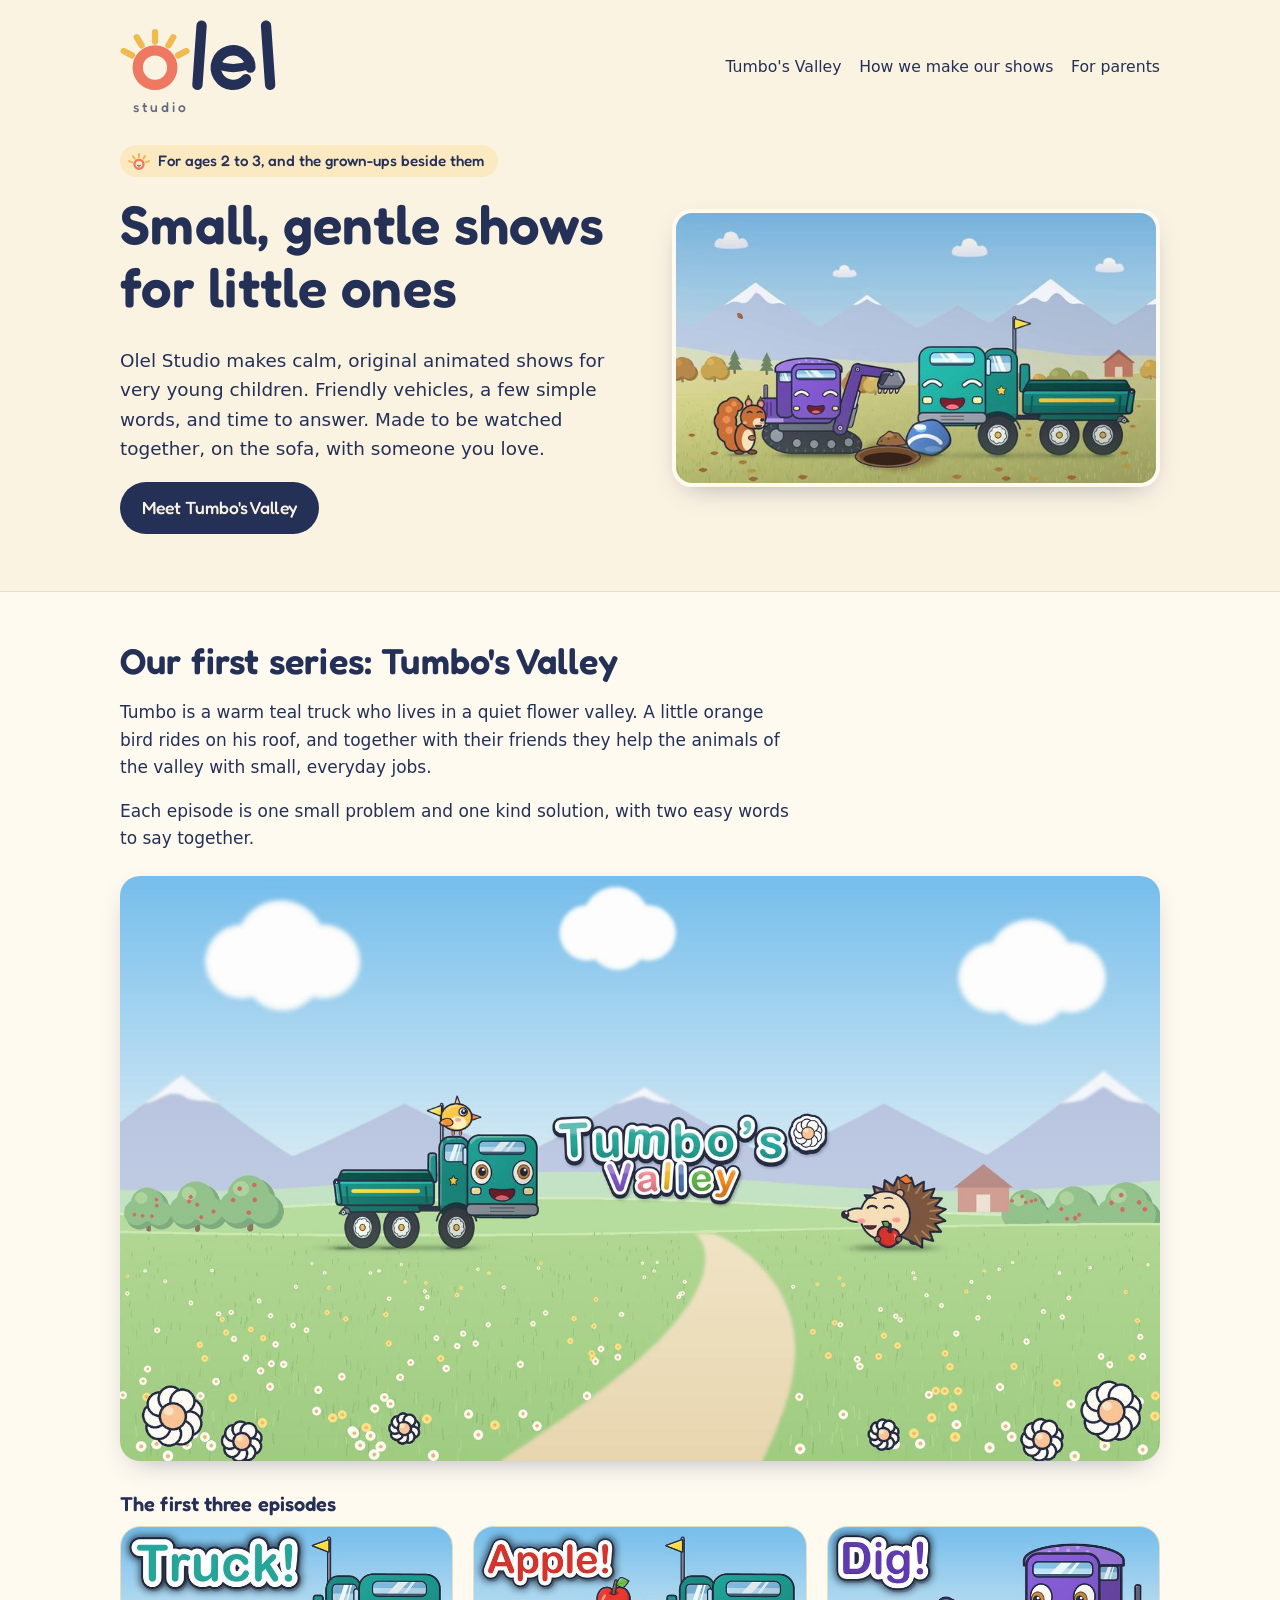
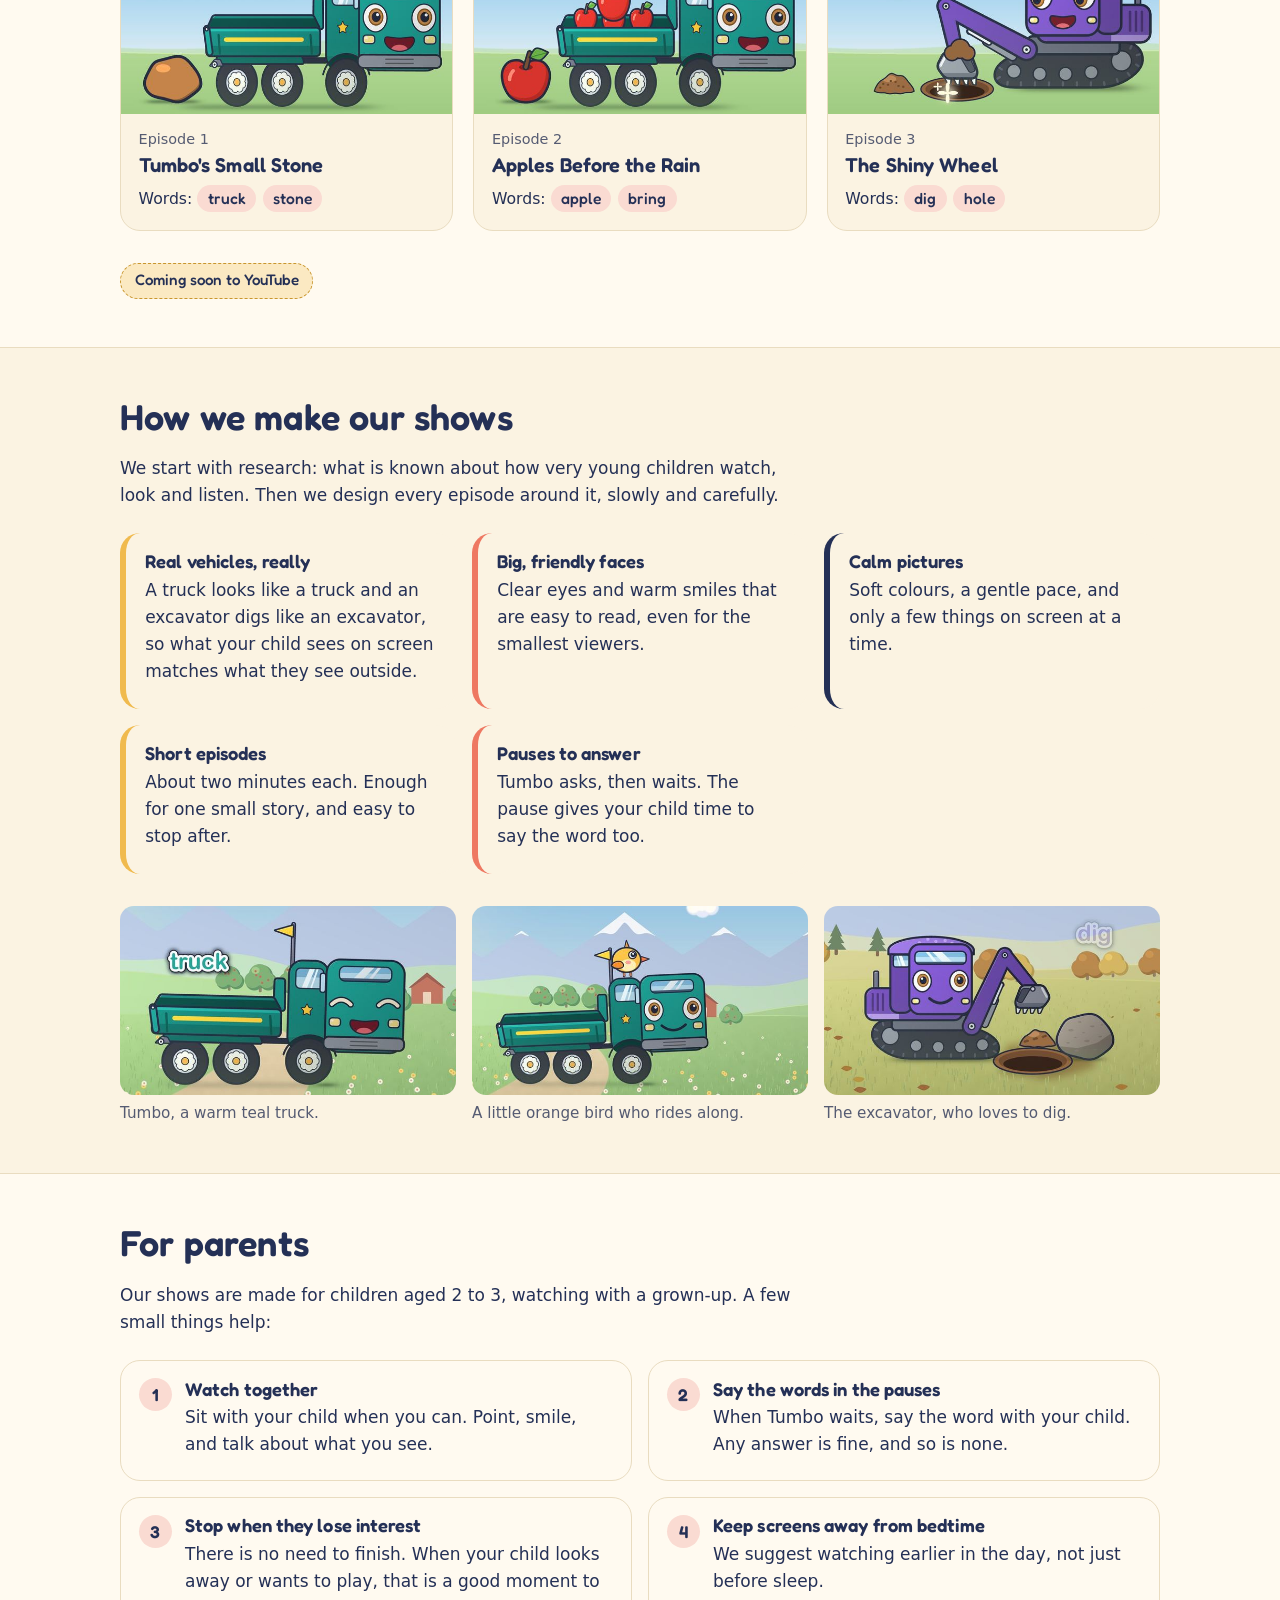
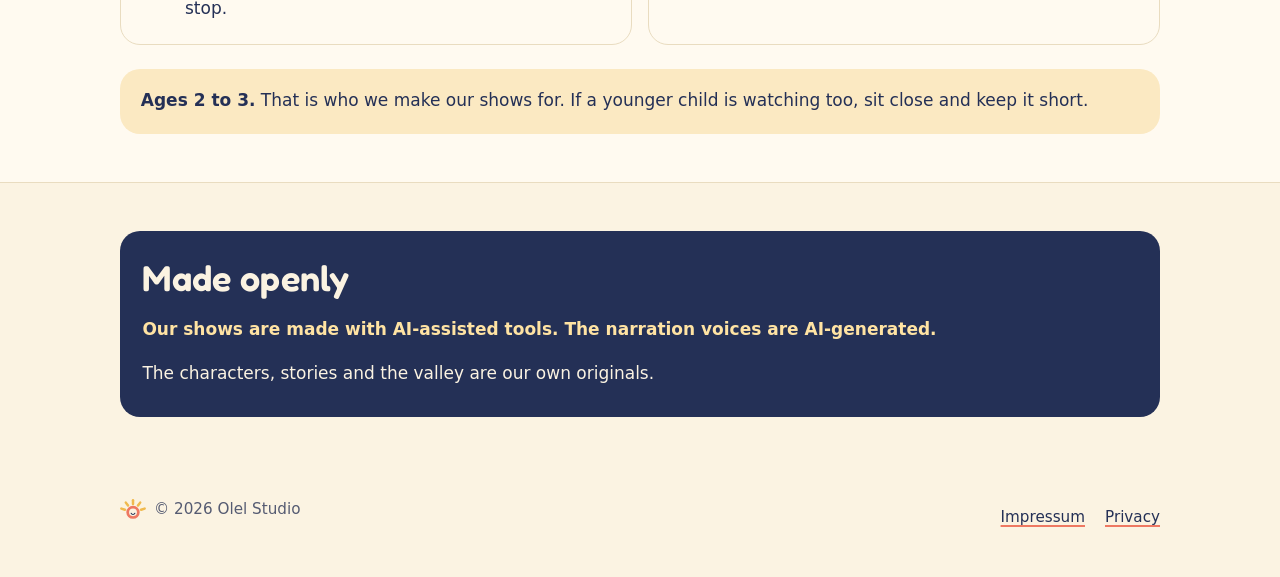
==== index.html @ 0e0120dc "Refined Olel logo (C3: tighter spacing, friends lean, bolder rays) Co-Authored-By: Claude Opus 5.5 <" ====
<!doctype html>
<html lang="en">
<head>
<meta charset="utf-8">
<meta name="viewport" content="width=device-width, initial-scale=1">
<title>Olel Studio: gentle animated shows for little ones</title>
<meta name="description" content="Olel Studio makes calm, original animated shows for children aged 2 to 3 and the grown-ups who watch with them. Our first series is Tumbo's Valley.">
<meta name="robots" content="index, follow">
<meta name="theme-color" content="#FBF3E2">
<link rel="canonical" href="https://olel.tv/">

<meta property="og:type" content="website">
<meta property="og:site_name" content="Olel Studio">
<meta property="og:title" content="Olel Studio: gentle animated shows for little ones">
<meta property="og:description" content="Calm, original animated shows for ages 2 to 3, made to watch together. First series: Tumbo's Valley.">
<meta property="og:url" content="https://olel.tv/">
<meta property="og:image" content="https://olel.tv/assets/og-image.jpg">
<meta property="og:image:width" content="1200">
<meta property="og:image:height" content="630">
<meta property="og:image:alt" content="Tumbo the teal truck with a little orange bird on his roof, in a green flower valley, next to the Tumbo's Valley title">
<meta property="og:locale" content="en_GB">
<meta name="twitter:card" content="summary_large_image">

<link rel="icon" href="favicon.ico" sizes="any">
<link rel="icon" href="assets/icon-32.png" type="image/png" sizes="32x32">
<link rel="apple-touch-icon" href="apple-touch-icon.png">
<link rel="manifest" href="site.webmanifest">
<link rel="preload" href="assets/fonts/Fredoka-latin.woff2" as="font" type="font/woff2" crossorigin>
<link rel="stylesheet" href="assets/site.css">
</head>
<body>
<a class="skip-link" href="#main">Skip to content</a>

<header class="site-header">
  <div class="wrap">
    <a class="logo" href="index.html" aria-label="Olel Studio, home">
      <svg xmlns="http://www.w3.org/2000/svg" viewBox="4 148 695 415" aria-hidden="true" focusable="false">
        <circle cx="160" cy="360" r="77" fill="none" stroke="#EE7862" stroke-width="46"/>
        <g stroke="#F0BA4E" stroke-width="28" stroke-linecap="round">
          <line x1="262.42" y1="305.54" x2="299.51" y2="285.82"/>
          <line x1="219.74" y1="260.57" x2="241.38" y2="224.57"/>
          <line x1="160.00" y1="244.00" x2="160.00" y2="202.00"/>
          <line x1="100.26" y1="260.57" x2="78.62" y2="224.57"/>
          <line x1="57.58" y1="305.54" x2="20.49" y2="285.82"/>
        </g>
        <g fill="none" stroke="#243056" stroke-width="46" stroke-linecap="round">
          <line x1="367.42" y1="173.64" x2="349.00" y2="437.00"/>
          <line x1="654.58" y1="173.64" x2="673.00" y2="437.00"/>
          <path d="M585.00,360.00 A77.00,77.00 0 1 0 565.22,411.52" stroke-width="46"/>
          <path d="M431.00,344.60 C481.05,367.70 534.95,367.70 585.00,344.60" stroke-width="35.88"/>
        </g>
        <text x="64" y="560" font-family="Fredoka, ui-rounded, sans-serif" font-weight="500" font-size="62" letter-spacing="13" fill="#646A80">studio</text>
      </svg>
    </a>
    <nav class="nav" aria-label="Main">
      <a href="#tumbos-valley">Tumbo's Valley</a>
      <a href="#how-we-make">How we make our shows</a>
      <a href="#parents">For parents</a>
    </nav>
  </div>
</header>

<main id="main">

  <section class="hero" aria-labelledby="hero-title">
    <div class="wrap">
      <div>
        <p class="eyebrow"><img src="assets/olel-sun.svg" alt="" width="22" height="18">For ages 2 to 3, and the grown-ups beside them</p>
        <h1 id="hero-title">Small, gentle shows for little ones</h1>
        <p class="lede">Olel Studio makes calm, original animated shows for very young children. Friendly vehicles, a few simple words, and time to answer. Made to be watched together, on the sofa, with someone you love.</p>
        <p><a class="button" href="#tumbos-valley">Meet Tumbo's Valley</a></p>
      </div>
      <figure class="hero-figure">
        <img src="assets/img/friends-640.jpg" width="640" height="360"
             alt="Tumbo the smiling teal truck and a friendly violet excavator beside a small hole in an autumn meadow, with a squirrel watching">
      </figure>
    </div>
  </section>

  <section class="section section-alt" id="tumbos-valley" aria-labelledby="series-title">
    <div class="wrap">
      <h2 id="series-title">Our first series: Tumbo's Valley</h2>
      <div class="section-intro">
        <p>Tumbo is a warm teal truck who lives in a quiet flower valley. A little orange bird rides on his roof, and together with their friends they help the animals of the valley with small, everyday jobs.</p>
        <p>Each episode is one small problem and one kind solution, with two easy words to say together.</p>
      </div>

      <figure class="banner">
        <img src="assets/img/tumbos-valley-banner-1600.jpg"
             srcset="assets/img/tumbos-valley-banner-800.jpg 800w, assets/img/tumbos-valley-banner-1600.jpg 1600w"
             sizes="(min-width: 68rem) 65rem, 100vw"
             width="1600" height="900" loading="lazy" decoding="async"
             alt="Tumbo's Valley: Tumbo the teal truck with a little orange bird on his roof, the series title, and a hedgehog holding an apple, in a green valley with soft hills and clouds">
      </figure>

      <h3>The first three episodes</h3>
      <ol class="episodes">
        <li>
          <article class="card">
            <img src="assets/img/ep01-640.jpg" width="640" height="360" loading="lazy" decoding="async"
                 alt="Tumbo the teal truck smiling beside a small brown stone, with the word Truck">
            <div class="card-body">
              <p class="ep-num">Episode 1</p>
              <h3>Tumbo's Small Stone</h3>
              <p class="words">Words: <span class="word">truck</span> <span class="word">stone</span></p>
            </div>
          </article>
        </li>
        <li>
          <article class="card">
            <img src="assets/img/ep02-640.jpg" width="640" height="360" loading="lazy" decoding="async"
                 alt="Tumbo carrying red apples in his truck bed, with one more apple on the grass and the word Apple">
            <div class="card-body">
              <p class="ep-num">Episode 2</p>
              <h3>Apples Before the Rain</h3>
              <p class="words">Words: <span class="word">apple</span> <span class="word">bring</span></p>
            </div>
          </article>
        </li>
        <li>
          <article class="card">
            <img src="assets/img/ep03-640.jpg" width="640" height="360" loading="lazy" decoding="async"
                 alt="A smiling violet excavator digging a small hole in the ground, with the word Dig">
            <div class="card-body">
              <p class="ep-num">Episode 3</p>
              <h3>The Shiny Wheel</h3>
              <p class="words">Words: <span class="word">dig</span> <span class="word">hole</span></p>
            </div>
          </article>
        </li>
      </ol>

      <div class="watch">
        <span class="badge">Coming soon to YouTube</span>
      </div>
    </div>
  </section>

  <section class="section" id="how-we-make" aria-labelledby="how-title">
    <div class="wrap">
      <h2 id="how-title">How we make our shows</h2>
      <p class="section-intro">We start with research: what is known about how very young children watch, look and listen. Then we design every episode around it, slowly and carefully.</p>

      <ul class="points">
        <li>
          <h3>Real vehicles, really</h3>
          <p>A truck looks like a truck and an excavator digs like an excavator, so what your child sees on screen matches what they see outside.</p>
        </li>
        <li>
          <h3>Big, friendly faces</h3>
          <p>Clear eyes and warm smiles that are easy to read, even for the smallest viewers.</p>
        </li>
        <li>
          <h3>Calm pictures</h3>
          <p>Soft colours, a gentle pace, and only a few things on screen at a time.</p>
        </li>
        <li>
          <h3>Short episodes</h3>
          <p>About two minutes each. Enough for one small story, and easy to stop after.</p>
        </li>
        <li>
          <h3>Pauses to answer</h3>
          <p>Tumbo asks, then waits. The pause gives your child time to say the word too.</p>
        </li>
      </ul>

      <ul class="cast" aria-label="Characters from Tumbo's Valley">
        <li>
          <figure>
            <img src="assets/img/look-happy-640.jpg" width="640" height="360" loading="lazy" decoding="async"
                 alt="Close view of Tumbo the teal truck with a happy, squinting smile">
            <figcaption>Tumbo, a warm teal truck.</figcaption>
          </figure>
        </li>
        <li>
          <figure>
            <img src="assets/img/look-bird-640.jpg" width="640" height="360" loading="lazy" decoding="async"
                 alt="Tumbo the teal truck with a little orange bird riding on his roof">
            <figcaption>A little orange bird who rides along.</figcaption>
          </figure>
        </li>
        <li>
          <figure>
            <img src="assets/img/look-digger-640.jpg" width="640" height="360" loading="lazy" decoding="async"
                 alt="A violet excavator with a friendly face, digging next to a small hole and a grey stone">
            <figcaption>The excavator, who loves to dig.</figcaption>
          </figure>
        </li>
      </ul>
    </div>
  </section>

  <section class="section section-alt" id="parents" aria-labelledby="parents-title">
    <div class="wrap">
      <h2 id="parents-title">For parents</h2>
      <p class="section-intro">Our shows are made for children aged 2 to 3, watching with a grown-up. A few small things help:</p>

      <ol class="tips">
        <li>
          <h3>Watch together</h3>
          <p>Sit with your child when you can. Point, smile, and talk about what you see.</p>
        </li>
        <li>
          <h3>Say the words in the pauses</h3>
          <p>When Tumbo waits, say the word with your child. Any answer is fine, and so is none.</p>
        </li>
        <li>
          <h3>Stop when they lose interest</h3>
          <p>There is no need to finish. When your child looks away or wants to play, that is a good moment to stop.</p>
        </li>
        <li>
          <h3>Keep screens away from bedtime</h3>
          <p>We suggest watching earlier in the day, not just before sleep.</p>
        </li>
      </ol>

      <div class="age-box">
        <p><strong>Ages 2 to 3.</strong> That is who we make our shows for. If a younger child is watching too, sit close and keep it short.</p>
      </div>

    </div>
  </section>

  <section class="section" id="honest" aria-labelledby="honest-title">
    <div class="wrap">
      <div class="honest">
        <h2 id="honest-title">Made openly</h2>
        <p><strong>Our shows are made with AI-assisted tools. The narration voices are AI-generated.</strong></p>
        <p>The characters, stories and the valley are our own originals.</p>
      </div>
    </div>
  </section>

</main>

<footer class="site-footer">
  <div class="wrap">
    <p class="footer-sun"><img src="assets/olel-sun.svg" alt="" width="26" height="21"> &copy; 2026 Olel Studio</p>
    <ul>
      <li><a href="impressum.html">Impressum</a></li>
      <li><a href="privacy.html">Privacy</a></li>
    </ul>
  </div>
</footer>
</body>
</html>
---- assets/site.css ----
/* Olel Studio - olel.tv
   Plain CSS, no build step, no external requests.
   Palette (see logo README): navy #243056, coral #EE7862, gold #F0BA4E, cream #FBF3E2. */

@font-face {
  font-family: "Fredoka";
  src: url("fonts/Fredoka-latin.woff2") format("woff2"),
       url("fonts/Fredoka-variable.ttf") format("truetype");
  font-weight: 300 700;
  font-style: normal;
  font-display: swap;
}

:root {
  --navy: #243056;
  --coral: #EE7862;
  --gold: #F0BA4E;
  --cream: #FBF3E2;
  --paper: #FFFAF0;
  --muted: #555B72;       /* 6.0:1 on cream */
  --line: #E9DCC0;
  --coral-soft: #FADBD2;
  --gold-soft: #FBE9C2;
  --radius: 20px;
  --wrap: 68rem;
  --font-head: "Fredoka", ui-rounded, "Segoe UI", system-ui, sans-serif;
  --font-body: system-ui, -apple-system, "Segoe UI", Roboto, "Helvetica Neue", Arial, sans-serif;
  color-scheme: light;
}

*, *::before, *::after { box-sizing: border-box; }

html { -webkit-text-size-adjust: 100%; text-size-adjust: 100%; scroll-behavior: smooth; }

body {
  margin: 0;
  background: var(--cream);
  color: var(--navy);
  font-family: var(--font-body);
  font-size: 1.0625rem;
  line-height: 1.6;
}

img, svg { display: block; max-width: 100%; height: auto; }

h1, h2, h3 {
  font-family: var(--font-head);
  font-weight: 600;
  line-height: 1.15;
  margin: 0 0 0.5em;
  letter-spacing: 0.005em;
}
h1 { font-size: clamp(2.1rem, 6vw, 3.4rem); }
h2 { font-size: clamp(1.6rem, 4vw, 2.25rem); }
h3 { font-size: 1.25rem; }

p { margin: 0 0 1em; }

a {
  color: var(--navy);
  text-decoration: underline;
  text-decoration-color: var(--coral);
  text-decoration-thickness: 2px;
  text-underline-offset: 3px;
}
a:hover { text-decoration-color: var(--navy); }

:focus-visible {
  outline: 3px solid var(--navy);
  outline-offset: 3px;
  border-radius: 6px;
}

.skip-link {
  position: absolute;
  left: 1rem;
  top: -4rem;
  background: var(--navy);
  color: var(--cream);
  padding: 0.6rem 1rem;
  border-radius: 10px;
  z-index: 10;
}
.skip-link:focus { top: 1rem; }

.wrap {
  width: 100%;
  max-width: var(--wrap);
  margin: 0 auto;
  padding: 0 1rem;
}
@media (min-width: 40rem) { .wrap { padding: 0 1.5rem; } }

/* Header */
.site-header { padding: 1.25rem 0 0.5rem; }
.site-header .wrap {
  display: flex;
  align-items: center;
  justify-content: space-between;
  gap: 1rem;
  flex-wrap: wrap;
}
.logo { display: inline-block; text-decoration: none; }
.logo svg { width: 132px; }
@media (min-width: 40rem) { .logo svg { width: 156px; } }

.nav { display: flex; gap: 0.25rem 1.1rem; flex-wrap: wrap; font-size: 0.98rem; }
.nav a { text-decoration-color: transparent; padding: 0.25rem 0; }
.nav a:hover, .nav a:focus-visible { text-decoration-color: var(--coral); }

/* Hero */
.hero { padding: 1.5rem 0 2.5rem; }
.hero .wrap { display: grid; gap: 1.75rem; align-items: center; }
@media (min-width: 52rem) { .hero .wrap { grid-template-columns: 1.05fr 1fr; gap: 2.5rem; } }
.hero .lede { font-size: 1.15rem; max-width: 34rem; }
.hero-figure {
  margin: 0;
  border-radius: var(--radius);
  overflow: hidden;
  box-shadow: 0 10px 30px -14px rgba(36, 48, 86, 0.45);
  border: 4px solid var(--paper);
}

.eyebrow {
  display: inline-flex;
  align-items: center;
  gap: 0.5rem;
  font-family: var(--font-head);
  font-weight: 500;
  font-size: 0.95rem;
  background: var(--gold-soft);
  border-radius: 999px;
  padding: 0.25rem 0.85rem 0.25rem 0.5rem;
  margin-bottom: 1rem;
}
.eyebrow img { width: 22px; height: auto; }

/* Sections */
.section { padding: 3rem 0; }
.section-alt { background: var(--paper); border-top: 1px solid var(--line); border-bottom: 1px solid var(--line); }
.section-intro { max-width: 42rem; }

/* Series */
.banner {
  margin: 1.5rem 0 2rem;
  border-radius: var(--radius);
  overflow: hidden;
  box-shadow: 0 10px 30px -14px rgba(36, 48, 86, 0.45);
}

.episodes {
  list-style: none;
  padding: 0;
  margin: 0 0 2rem;
  display: grid;
  gap: 1.25rem;
}
@media (min-width: 36rem) { .episodes { grid-template-columns: repeat(2, 1fr); } }
@media (min-width: 56rem) { .episodes { grid-template-columns: repeat(3, 1fr); } }

.card {
  background: var(--paper);
  border: 1px solid var(--line);
  border-radius: var(--radius);
  overflow: hidden;
  height: 100%;
}
.section-alt .card { background: var(--cream); }
.card img { width: 100%; aspect-ratio: 16 / 9; object-fit: cover; }
.card-body { padding: 0.9rem 1.1rem 1.1rem; }
.card-body h3 { margin-bottom: 0.35rem; }
.ep-num { font-size: 0.9rem; color: var(--muted); margin: 0 0 0.2rem; }
.words { margin: 0; font-size: 0.98rem; }
.word {
  display: inline-block;
  font-family: var(--font-head);
  font-weight: 500;
  background: var(--coral-soft);
  border-radius: 999px;
  padding: 0.05rem 0.65rem;
  margin: 0.15rem 0.1rem 0 0;
}

.watch {
  display: flex;
  flex-wrap: wrap;
  align-items: center;
  gap: 0.75rem 1rem;
}
.button {
  display: inline-flex;
  align-items: center;
  gap: 0.55rem;
  background: var(--navy);
  color: var(--cream);
  font-family: var(--font-head);
  font-weight: 500;
  font-size: 1.1rem;
  text-decoration: none;
  padding: 0.75rem 1.35rem;
  border-radius: 999px;
  transition: background-color 0.2s ease;
}
.button:hover { background: #313f6e; color: var(--cream); }
.button:focus-visible { outline-color: var(--coral); outline-offset: 3px; }
.button svg { width: 1.1em; height: 1.1em; }
.badge {
  font-family: var(--font-head);
  font-weight: 500;
  background: var(--gold-soft);
  border: 1px dashed #C9962E;
  border-radius: 999px;
  padding: 0.3rem 0.85rem;
  font-size: 0.95rem;
}
.note { color: var(--muted); font-size: 0.95rem; margin-top: 1rem; }

/* How we make */
.points {
  list-style: none;
  padding: 0;
  margin: 1.5rem 0 2rem;
  display: grid;
  gap: 1rem;
}
@media (min-width: 40rem) { .points { grid-template-columns: repeat(2, 1fr); } }
@media (min-width: 60rem) { .points { grid-template-columns: repeat(3, 1fr); } }
.points li {
  background: var(--cream);
  border-radius: var(--radius);
  padding: 1.1rem 1.2rem 0.4rem;
  border-left: 6px solid var(--gold);
}
.points li:nth-child(3n+2) { border-left-color: var(--coral); }
.points li:nth-child(3n) { border-left-color: var(--navy); }
.points h3 { font-size: 1.15rem; margin-bottom: 0.3rem; }

.cast {
  list-style: none;
  padding: 0;
  margin: 0;
  display: grid;
  gap: 1rem;
}
@media (min-width: 40rem) { .cast { grid-template-columns: repeat(3, 1fr); } }
.cast figure { margin: 0; }
.cast img { border-radius: 14px; aspect-ratio: 16 / 9; object-fit: cover; width: 100%; }
.cast figcaption { font-size: 0.95rem; color: var(--muted); padding-top: 0.4rem; }

/* Parents */
.tips {
  counter-reset: tip;
  list-style: none;
  padding: 0;
  margin: 1.5rem 0 0;
  display: grid;
  gap: 1rem;
}
@media (min-width: 44rem) { .tips { grid-template-columns: repeat(2, 1fr); } }
.tips li {
  counter-increment: tip;
  position: relative;
  background: var(--paper);
  border: 1px solid var(--line);
  border-radius: var(--radius);
  padding: 1.1rem 1.2rem 0.3rem 4rem;
}
.tips li::before {
  content: counter(tip);
  position: absolute;
  left: 1.1rem;
  top: 1.05rem;
  width: 2.1rem;
  height: 2.1rem;
  border-radius: 50%;
  background: var(--coral-soft);
  font-family: var(--font-head);
  font-weight: 600;
  display: grid;
  place-items: center;
}
.tips h3 { font-size: 1.15rem; margin-bottom: 0.25rem; }

.age-box {
  margin-top: 1.5rem;
  background: var(--gold-soft);
  border-radius: var(--radius);
  padding: 1.1rem 1.3rem 0.2rem;
}

/* Honesty / AI */
.honest {
  background: var(--navy);
  color: var(--cream);
  border-radius: var(--radius);
  padding: 1.6rem 1.4rem 0.8rem;
}
.honest h2 { color: var(--cream); }
.honest a { color: var(--cream); text-decoration-color: var(--gold); }
.honest strong { color: #FFE3A3; font-weight: 600; }

/* Footer */
.site-footer {
  padding: 2rem 0 2.5rem;
  font-size: 0.95rem;
  color: var(--muted);
}
.site-footer .wrap {
  display: flex;
  flex-wrap: wrap;
  gap: 0.75rem 1.5rem;
  align-items: center;
  justify-content: space-between;
}
.site-footer ul { list-style: none; display: flex; flex-wrap: wrap; gap: 0.5rem 1.25rem; padding: 0; margin: 0; }
.site-footer a { color: var(--navy); }
.footer-sun { display: inline-flex; align-items: center; gap: 0.5rem; }
.footer-sun img { width: 26px; }

/* Legal pages */
.legal { padding: 1.5rem 0 3rem; }
.legal .wrap { max-width: 46rem; }
.legal h2 { font-size: 1.4rem; margin-top: 2rem; }
.legal dl { margin: 0 0 1rem; }
.legal dt { font-weight: 700; margin-top: 0.9rem; }
.legal dd { margin: 0.1rem 0 0; }
.placeholder {
  background: #FFE3A3;
  outline: 2px dashed #B9811B;
  border-radius: 4px;
  padding: 0 0.3rem;
  font-family: ui-monospace, "Cascadia Mono", Consolas, monospace;
  font-size: 0.95em;
}
.back { display: inline-block; margin-bottom: 1rem; }

@media (prefers-reduced-motion: reduce) {
  html { scroll-behavior: auto; }
  *, *::before, *::after { transition: none !important; animation: none !important; }
}

@media print {
  body { background: #fff; }
  .nav, .skip-link { display: none; }
}
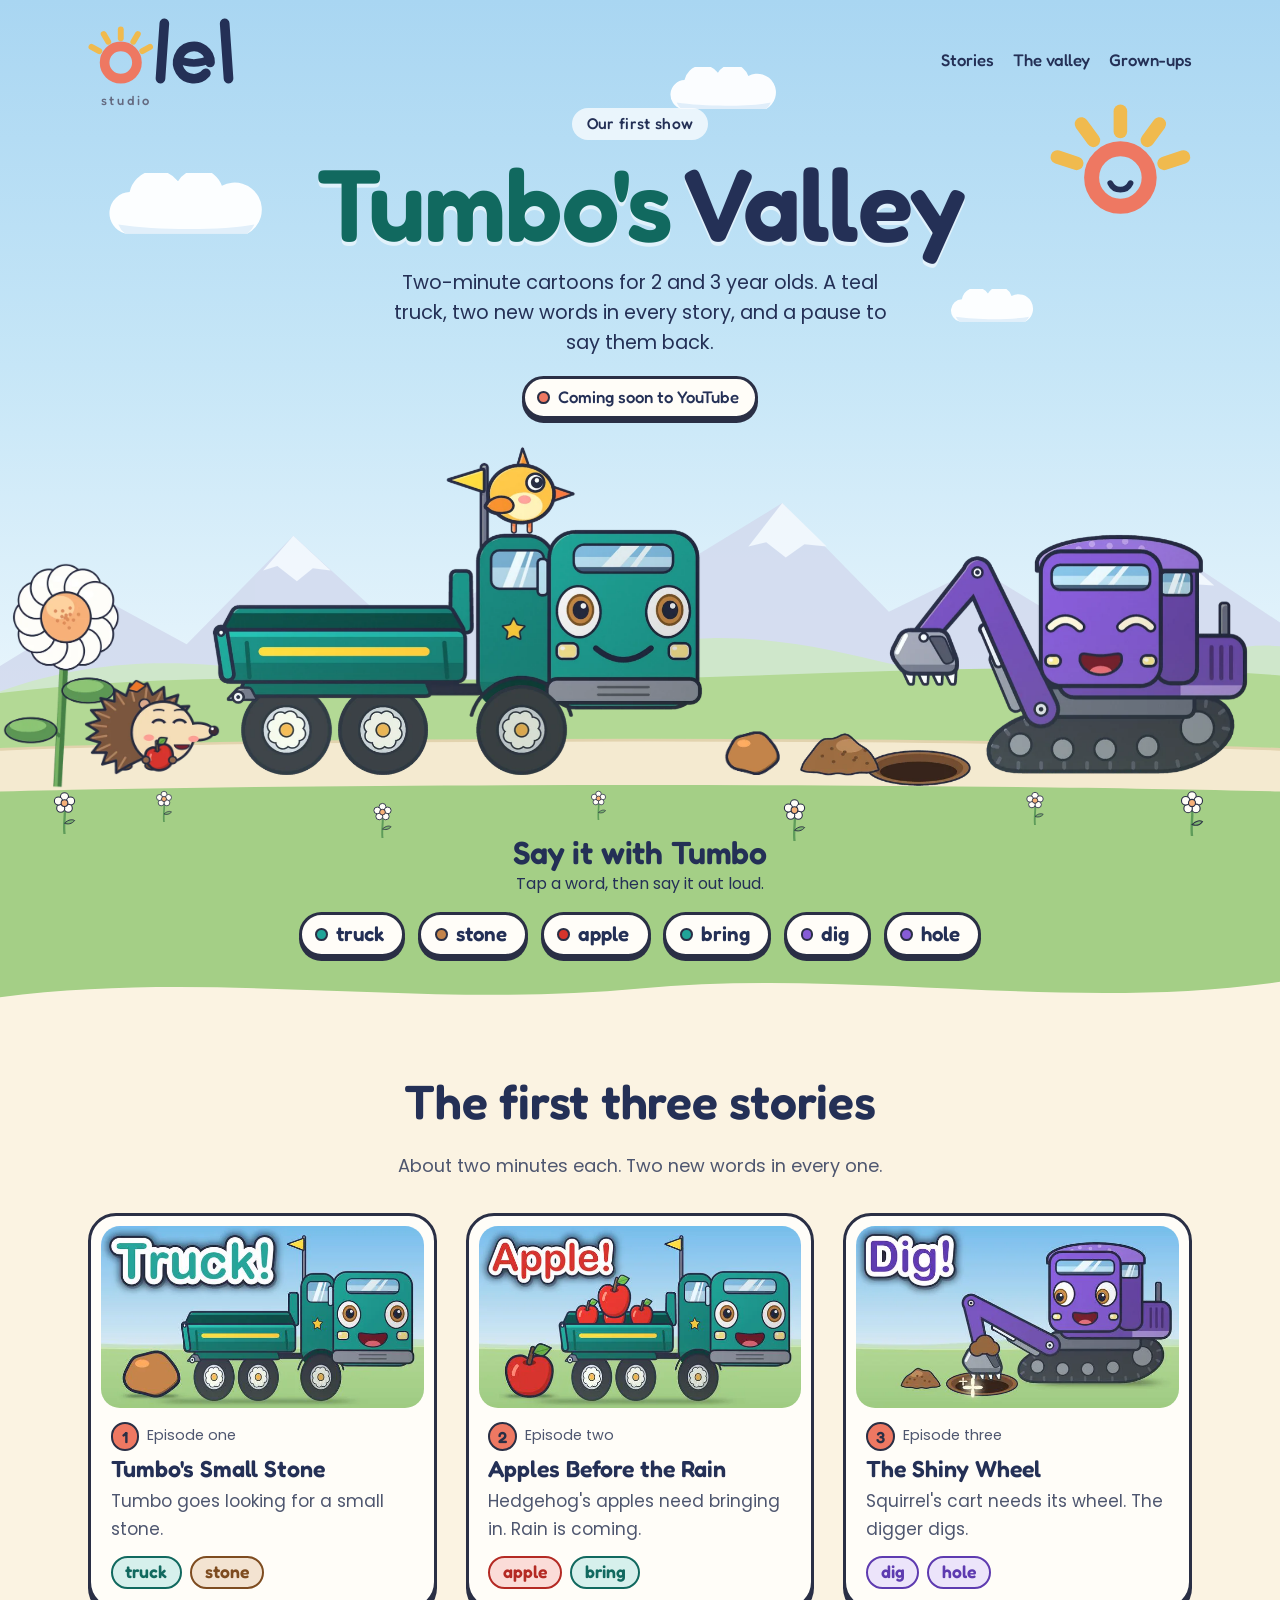
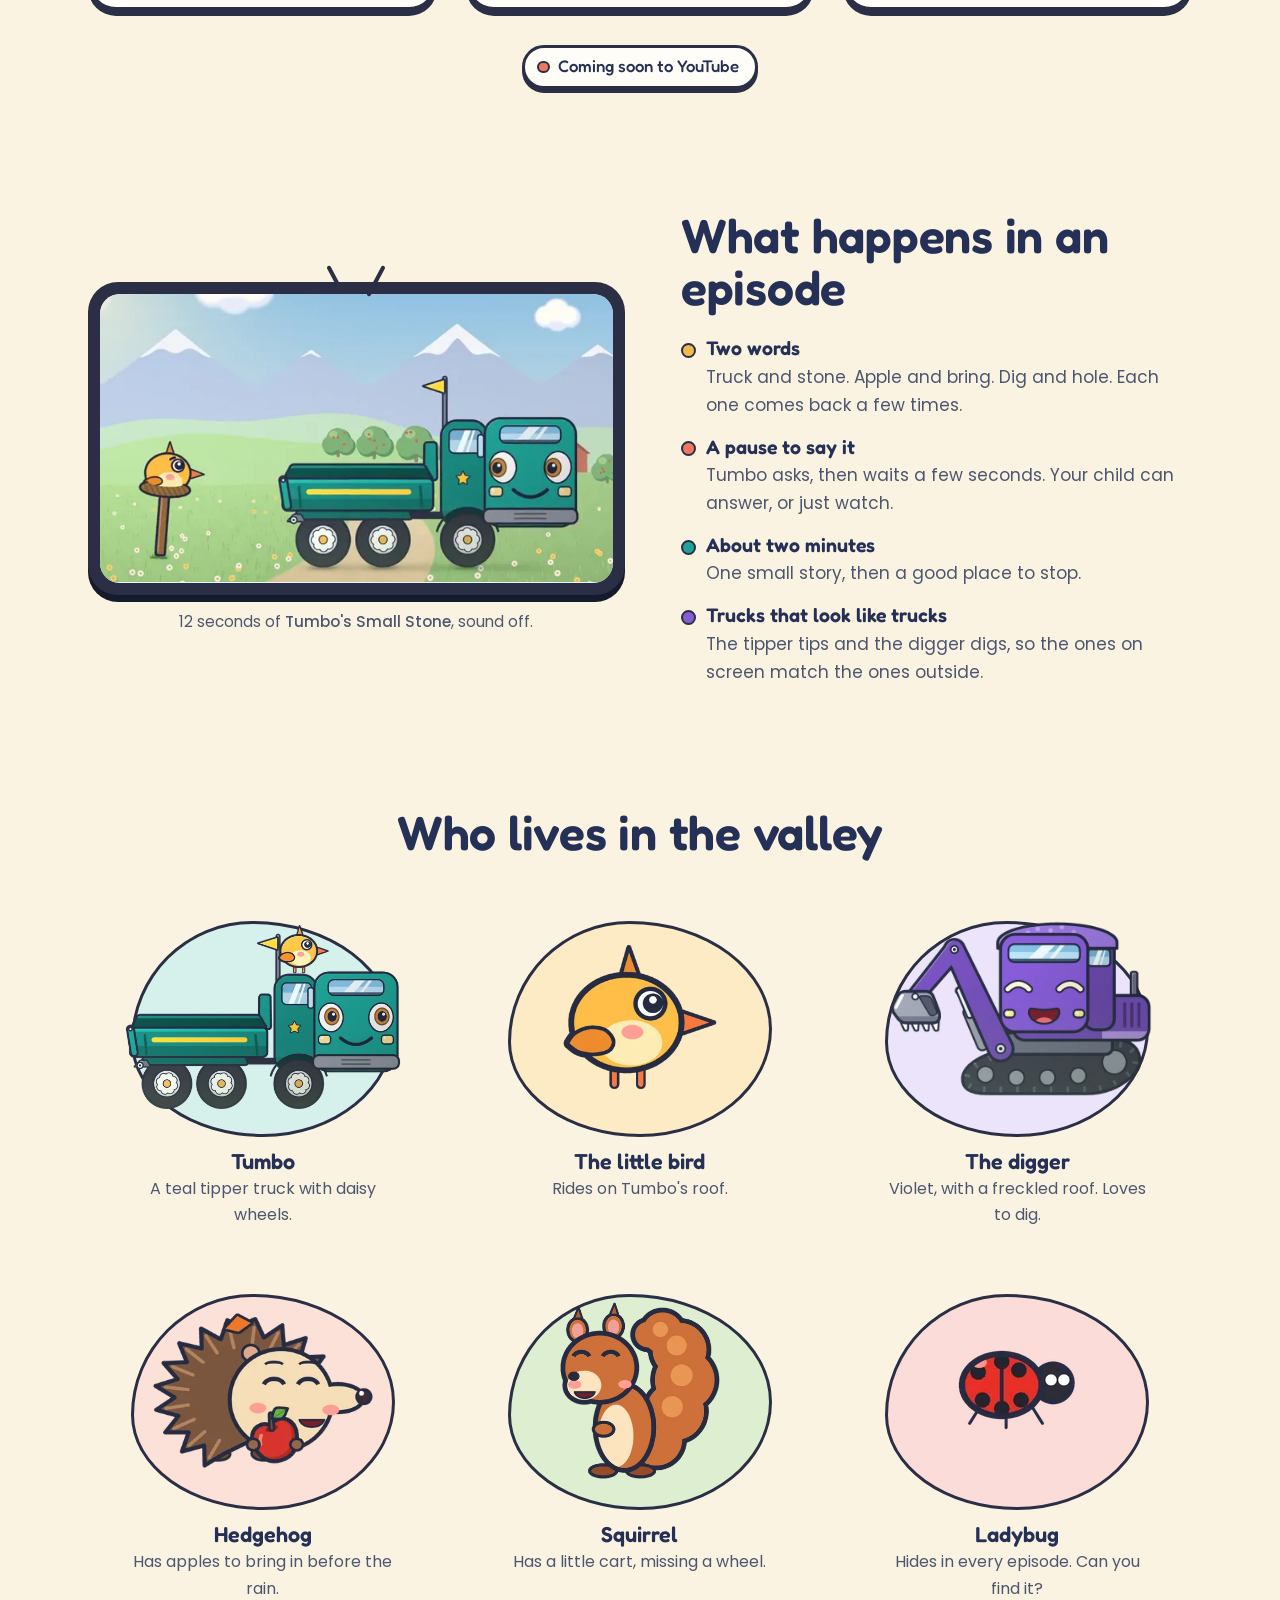
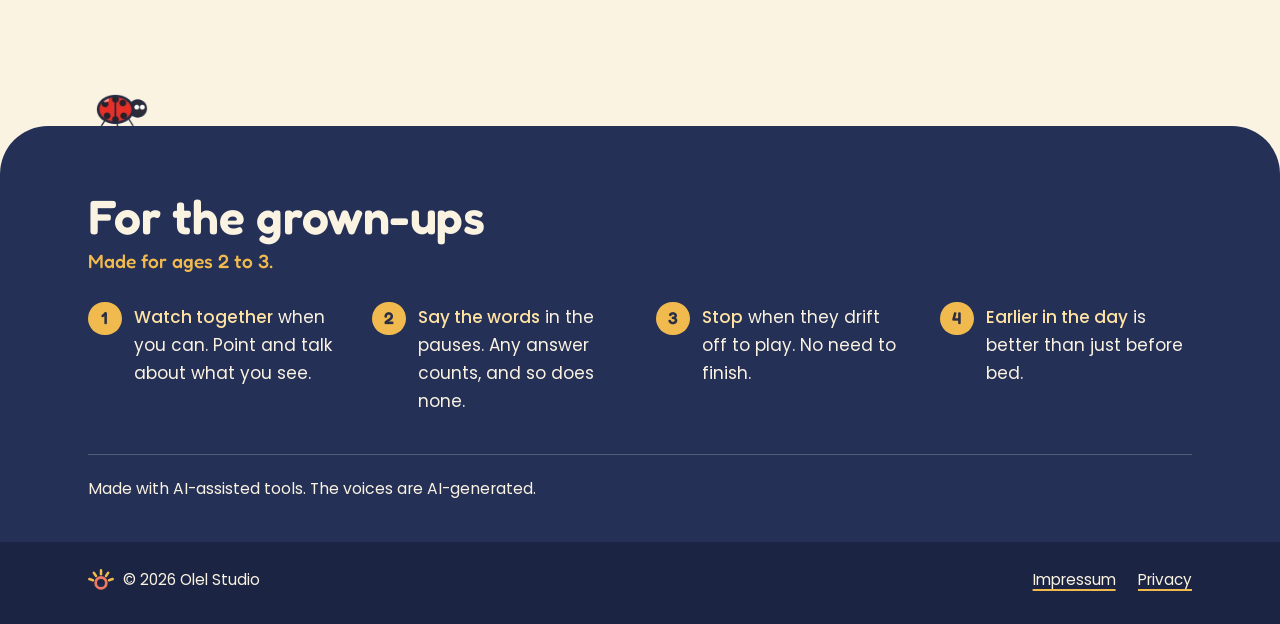
==== commit f16d0db9: "New olel.tv: animated valley, real characters, shorter copy Co-Authored-By: Claude Opus 5.5 <noreply" ====
--- a/index.html
+++ b/index.html
@@ -3,16 +3,16 @@
 <head>
 <meta charset="utf-8">
 <meta name="viewport" content="width=device-width, initial-scale=1">
-<title>Olel Studio: gentle animated shows for little ones</title>
-<meta name="description" content="Olel Studio makes calm, original animated shows for children aged 2 to 3 and the grown-ups who watch with them. Our first series is Tumbo's Valley.">
+<title>Tumbo's Valley | Olel Studio</title>
+<meta name="description" content="Two-minute cartoons for 2 and 3 year olds. A teal truck, two new words in every story, and a pause to say them back. From Olel Studio, coming soon to YouTube.">
 <meta name="robots" content="index, follow">
-<meta name="theme-color" content="#FBF3E2">
+<meta name="theme-color" content="#BFE2F5">
 <link rel="canonical" href="https://olel.tv/">
 
 <meta property="og:type" content="website">
 <meta property="og:site_name" content="Olel Studio">
-<meta property="og:title" content="Olel Studio: gentle animated shows for little ones">
-<meta property="og:description" content="Calm, original animated shows for ages 2 to 3, made to watch together. First series: Tumbo's Valley.">
+<meta property="og:title" content="Tumbo's Valley | Olel Studio">
+<meta property="og:description" content="Two-minute cartoons for 2 and 3 year olds. Two new words in every story, and a pause to say them back.">
 <meta property="og:url" content="https://olel.tv/">
 <meta property="og:image" content="https://olel.tv/assets/og-image.jpg">
 <meta property="og:image:width" content="1200">
@@ -26,208 +26,282 @@
 <link rel="apple-touch-icon" href="apple-touch-icon.png">
 <link rel="manifest" href="site.webmanifest">
 <link rel="preload" href="assets/fonts/Fredoka-latin.woff2" as="font" type="font/woff2" crossorigin>
+<link rel="preload" href="assets/fonts/Poppins-Regular-latin.woff2" as="font" type="font/woff2" crossorigin>
 <link rel="stylesheet" href="assets/site.css">
+<script src="assets/site.js" defer></script>
 </head>
-<body>
+<body class="home">
 <a class="skip-link" href="#main">Skip to content</a>
 
-<header class="site-header">
-  <div class="wrap">
-    <a class="logo" href="index.html" aria-label="Olel Studio, home">
-      <svg xmlns="http://www.w3.org/2000/svg" viewBox="4 148 695 415" aria-hidden="true" focusable="false">
-        <circle cx="160" cy="360" r="77" fill="none" stroke="#EE7862" stroke-width="46"/>
-        <g stroke="#F0BA4E" stroke-width="28" stroke-linecap="round">
-          <line x1="262.42" y1="305.54" x2="299.51" y2="285.82"/>
-          <line x1="219.74" y1="260.57" x2="241.38" y2="224.57"/>
-          <line x1="160.00" y1="244.00" x2="160.00" y2="202.00"/>
-          <line x1="100.26" y1="260.57" x2="78.62" y2="224.57"/>
-          <line x1="57.58" y1="305.54" x2="20.49" y2="285.82"/>
+  <header class="site-header">
+    <div class="wrap">
+      <a class="logo" href="index.html" aria-label="Olel Studio, home">
+        <svg xmlns="http://www.w3.org/2000/svg" viewBox="4 148 695 415" aria-hidden="true" focusable="false">
+          <circle cx="160" cy="360" r="77" fill="none" stroke="#EE7862" stroke-width="46"/>
+          <g class="logo-rays" stroke="#F0BA4E" stroke-width="28" stroke-linecap="round">
+            <line x1="262.42" y1="305.54" x2="299.51" y2="285.82"/>
+            <line x1="219.74" y1="260.57" x2="241.38" y2="224.57"/>
+            <line x1="160.00" y1="244.00" x2="160.00" y2="202.00"/>
+            <line x1="100.26" y1="260.57" x2="78.62" y2="224.57"/>
+            <line x1="57.58" y1="305.54" x2="20.49" y2="285.82"/>
+          </g>
+          <g fill="none" stroke="#243056" stroke-width="46" stroke-linecap="round">
+            <line x1="367.42" y1="173.64" x2="349.00" y2="437.00"/>
+            <line x1="654.58" y1="173.64" x2="673.00" y2="437.00"/>
+            <path d="M585.00,360.00 A77.00,77.00 0 1 0 565.22,411.52" stroke-width="46"/>
+            <path d="M431.00,344.60 C481.05,367.70 534.95,367.70 585.00,344.60" stroke-width="35.88"/>
+          </g>
+          <text x="64" y="560" font-family="Fredoka, ui-rounded, sans-serif" font-weight="500" font-size="62" letter-spacing="13" fill="#646A80">studio</text>
+        </svg>
+      </a>
+      <nav class="nav" aria-label="Main">
+        <a href="#stories">Stories</a>
+        <a href="#valley">The valley</a>
+        <a href="#grown-ups">Grown-ups</a>
+      </nav>
+    </div>
+  </header>
+<main id="main">
+<section class="hero" id="top" aria-labelledby="hero-title">
+
+  <!-- the sky: sun, clouds and mountains sit behind everything -->
+  <div class="sky" aria-hidden="true">
+    <svg class="sun" viewBox="59 76 582 457" focusable="false">
+      <g class="sun-rays" stroke="#F0BA4E" stroke-width="56" stroke-linecap="round">
+        <line x1="530.70" y1="321.29" x2="610.59" y2="295.33"/>
+        <line x1="461.68" y1="226.29" x2="511.05" y2="158.33"/>
+        <line x1="350.00" y1="190.00" x2="350.00" y2="106.00"/>
+        <line x1="238.32" y1="226.29" x2="188.95" y2="158.33"/>
+        <line x1="169.30" y1="321.29" x2="89.41" y2="295.33"/>
+      </g>
+      <circle cx="350" cy="380" r="119" fill="none" stroke="#EE7862" stroke-width="62"/>
+      <path d="M308.31,403.44 A46,46 0 0 0 391.69,403.44" fill="none" stroke="#243056" stroke-width="24" stroke-linecap="round"/>
+    </svg>
+    <div class="clouds" data-depth="0.45">
+      <svg class="cloud c1" viewBox="0 0 220 90" focusable="false"><path d="M30 80 a28 28 0 0 1 6-55 a36 36 0 0 1 64-14 a32 32 0 0 1 58 6 a30 30 0 0 1 34 63 z" fill="#fff"/><path d="M30 80 h162 a30 30 0 0 0 9-12 c-40 8-130 8-180 0 a28 28 0 0 0 9 12z" fill="#E3F0FA"/></svg>
+      <svg class="cloud c2" viewBox="0 0 220 90" focusable="false"><path d="M30 80 a28 28 0 0 1 6-55 a36 36 0 0 1 64-14 a32 32 0 0 1 58 6 a30 30 0 0 1 34 63 z" fill="#fff"/><path d="M30 80 h162 a30 30 0 0 0 9-12 c-40 8-130 8-180 0 a28 28 0 0 0 9 12z" fill="#E3F0FA"/></svg>
+      <svg class="cloud c3" viewBox="0 0 220 90" focusable="false"><path d="M30 80 a28 28 0 0 1 6-55 a36 36 0 0 1 64-14 a32 32 0 0 1 58 6 a30 30 0 0 1 34 63 z" fill="#fff"/><path d="M30 80 h162 a30 30 0 0 0 9-12 c-40 8-130 8-180 0 a28 28 0 0 0 9 12z" fill="#E3F0FA"/></svg>
+    </div>
+  </div>
+
+
+  <div class="hero-copy wrap">
+    <p class="kicker">Our first show</p>
+    <h1 id="hero-title"><span class="h1-tumbo">Tumbo's</span> Valley</h1>
+    <p class="lede">Two-minute cartoons for 2 and 3 year olds. A teal truck, two new words in every story, and a pause to say them back.</p>
+    <p class="soon"><span class="soon-dot" aria-hidden="true"></span>Coming soon to YouTube</p>
+  </div>
+
+  <!-- the valley: hills move a little as you scroll; the cast stand on the path -->
+  <div class="stage">
+    <div class="land" aria-hidden="true">
+      <svg class="layer mountains" data-depth="0.32" viewBox="0 0 1440 300" preserveAspectRatio="none" focusable="false">
+        <path d="M0 300 V210 L120 150 L210 190 L330 90 L450 180 L540 140 L640 200 L760 120 L880 60 L1000 160 L1100 120 L1220 180 L1330 110 L1440 170 V300 Z" fill="#D2DAEE"/>
+        <path d="M330 90 L372 122 L352 120 L334 132 L312 118 L296 122 Z M880 60 L930 100 L905 98 L884 110 L862 96 L842 100 Z M1330 110 L1366 136 L1348 135 L1332 144 L1314 133 L1302 136 Z" fill="#F5F8FD"/>
+      </svg>
+      <svg class="layer hills-far" data-depth="0.22" viewBox="0 0 1440 300" preserveAspectRatio="none" focusable="false">
+        <path d="M0 300 V170 C160 120 300 150 420 168 C560 190 660 120 800 118 C960 116 1060 176 1200 160 C1300 150 1380 120 1440 126 V300 Z" fill="#CFE7CB"/>
+      </svg>
+      <svg class="layer hills-mid" data-depth="0.12" viewBox="0 0 1440 300" preserveAspectRatio="none" focusable="false">
+        <path d="M0 300 V190 C200 150 330 200 520 196 C700 192 820 140 1010 150 C1180 160 1300 196 1440 180 V300 Z" fill="#BCDFA6"/>
+        <g class="trees">
+          <rect x="1088" y="140" width="8" height="26" rx="3" fill="#A9876B"/><circle cx="1092" cy="132" r="20" fill="#8DBF85"/><circle cx="1084" cy="126" r="8" fill="#A6D39B"/>
+          <rect x="1128" y="150" width="7" height="22" rx="3" fill="#A9876B"/><circle cx="1131" cy="143" r="16" fill="#97C88C"/>
+          <rect x="248" y="170" width="7" height="22" rx="3" fill="#A9876B"/><circle cx="251" cy="163" r="16" fill="#8DBF85"/><circle cx="245" cy="158" r="6" fill="#A6D39B"/>
         </g>
-        <g fill="none" stroke="#243056" stroke-width="46" stroke-linecap="round">
-          <line x1="367.42" y1="173.64" x2="349.00" y2="437.00"/>
-          <line x1="654.58" y1="173.64" x2="673.00" y2="437.00"/>
-          <path d="M585.00,360.00 A77.00,77.00 0 1 0 565.22,411.52" stroke-width="46"/>
-          <path d="M431.00,344.60 C481.05,367.70 534.95,367.70 585.00,344.60" stroke-width="35.88"/>
-        </g>
-        <text x="64" y="560" font-family="Fredoka, ui-rounded, sans-serif" font-weight="500" font-size="62" letter-spacing="13" fill="#646A80">studio</text>
       </svg>
-    </a>
-    <nav class="nav" aria-label="Main">
-      <a href="#tumbos-valley">Tumbo's Valley</a>
-      <a href="#how-we-make">How we make our shows</a>
-      <a href="#parents">For parents</a>
-    </nav>
-  </div>
-</header>
-
-<main id="main">
-
-  <section class="hero" aria-labelledby="hero-title">
-    <div class="wrap">
-      <div>
-        <p class="eyebrow"><img src="assets/olel-sun.svg" alt="" width="22" height="18">For ages 2 to 3, and the grown-ups beside them</p>
-        <h1 id="hero-title">Small, gentle shows for little ones</h1>
-        <p class="lede">Olel Studio makes calm, original animated shows for very young children. Friendly vehicles, a few simple words, and time to answer. Made to be watched together, on the sofa, with someone you love.</p>
-        <p><a class="button" href="#tumbos-valley">Meet Tumbo's Valley</a></p>
+      <svg class="layer meadow" viewBox="0 0 1440 300" preserveAspectRatio="none" focusable="false">
+        <path d="M0 300 V150 C240 120 480 140 720 134 C960 128 1200 112 1440 130 V300 Z" fill="#B3D995"/>
+        <path d="M0 300 V214 C360 200 1080 200 1440 214 V300 Z" fill="#F4EAD0"/>
+        <path d="M0 214 C360 200 1080 200 1440 214" fill="none" stroke="#E2D3AE" stroke-width="3"/>
+        <path d="M0 300 V262 C360 252 1080 252 1440 262 V300 Z" fill="#A4CF86"/>
+      </svg>
+    </div>
+
+    <div class="actors">
+      <img class="prop daisy-big" src="assets/img/cast/daisy.webp" width="300" height="573" alt="" aria-hidden="true">
+
+      <button class="actor hedgehog" type="button" data-say="apple" aria-label="Hedgehog with her apple. Say: apple">
+        <span class="enter"><span class="act"><span class="rig">
+          <img src="assets/img/cast/hedgehog-apple.webp" width="320" height="226" alt="">
+        </span></span></span>
+      </button>
+
+      <button class="actor tumbo" type="button" data-say="truck" aria-label="Tumbo the truck. Say: truck">
+        <span class="enter"><span class="act"><span class="rig">
+          <span class="wheel w-rear"><img src="assets/img/cast/tumbo-wheel-rear.webp" width="181" height="180" alt=""></span>
+          <span class="wheel w-mid"><img src="assets/img/cast/tumbo-wheel-middle.webp" width="180" height="180" alt=""></span>
+          <img class="t-body" src="assets/img/cast/tumbo-body.webp" width="894" height="465" alt="">
+          <img class="t-body t-happy" src="assets/img/cast/tumbo-happy-body.webp" width="894" height="465" alt="">
+          <span class="wheel w-front"><img src="assets/img/cast/tumbo-wheel-front.webp" width="181" height="180" alt=""></span>
+          <img class="t-bird" src="assets/img/cast/tumbo-bird.webp" width="171" height="162" alt="">
+        </span></span></span>
+      </button>
+
+      <button class="actor stone" type="button" data-say="stone" aria-label="A small stone. Say: stone">
+        <span class="enter"><span class="act"><span class="rig">
+          <img src="assets/img/cast/stone.webp" width="140" height="114" alt="">
+        </span></span></span>
+      </button>
+
+      <button class="actor hole" type="button" data-say="hole" aria-label="A hole in the ground. Say: hole">
+        <span class="enter"><span class="act"><span class="rig">
+          <img src="assets/img/cast/hole.webp" width="300" height="95" alt="">
+        </span></span></span>
+      </button>
+
+      <button class="actor digger" type="button" data-say="dig" aria-label="The violet digger. Say: dig">
+        <span class="enter"><span class="act"><span class="rig">
+          <img class="d-up" src="assets/img/cast/digger-up.webp" width="640" height="456" alt="">
+          <img class="d-dig" src="assets/img/cast/digger-dig.webp" width="640" height="456" alt="">
+        </span></span></span>
+      </button>
+      <div class="grass-front" aria-hidden="true">
+        <img class="dz" style="--x:4%;--d:0s;--s:1;--y:-18%" src="assets/img/daisy-small.svg" width="40" height="64" alt="">
+        <img class="dz" style="--x:12%;--d:-1.4s;--s:.75;--y:5%" src="assets/img/daisy-small.svg" width="40" height="64" alt="">
+        <img class="dz" style="--x:29%;--d:-2.6s;--s:.85;--y:-25%" src="assets/img/daisy-small.svg" width="40" height="64" alt="">
+        <img class="dz" style="--x:46%;--d:-0.8s;--s:.7;--y:10%" src="assets/img/daisy-small.svg" width="40" height="64" alt="">
+        <img class="dz" style="--x:61%;--d:-3.1s;--s:1;--y:-30%" src="assets/img/daisy-small.svg" width="40" height="64" alt="">
+        <img class="dz" style="--x:80%;--d:-1.9s;--s:.8;--y:0%" src="assets/img/daisy-small.svg" width="40" height="64" alt="">
+        <img class="dz" style="--x:92%;--d:-0.3s;--s:1.05;--y:-20%" src="assets/img/daisy-small.svg" width="40" height="64" alt="">
       </div>
-      <figure class="hero-figure">
-        <img src="assets/img/friends-640.jpg" width="640" height="360"
-             alt="Tumbo the smiling teal truck and a friendly violet excavator beside a small hole in an autumn meadow, with a squirrel watching">
-      </figure>
-    </div>
-  </section>
-
-  <section class="section section-alt" id="tumbos-valley" aria-labelledby="series-title">
-    <div class="wrap">
-      <h2 id="series-title">Our first series: Tumbo's Valley</h2>
-      <div class="section-intro">
-        <p>Tumbo is a warm teal truck who lives in a quiet flower valley. A little orange bird rides on his roof, and together with their friends they help the animals of the valley with small, everyday jobs.</p>
-        <p>Each episode is one small problem and one kind solution, with two easy words to say together.</p>
-      </div>
-
-      <figure class="banner">
-        <img src="assets/img/tumbos-valley-banner-1600.jpg"
-             srcset="assets/img/tumbos-valley-banner-800.jpg 800w, assets/img/tumbos-valley-banner-1600.jpg 1600w"
-             sizes="(min-width: 68rem) 65rem, 100vw"
-             width="1600" height="900" loading="lazy" decoding="async"
-             alt="Tumbo's Valley: Tumbo the teal truck with a little orange bird on his roof, the series title, and a hedgehog holding an apple, in a green valley with soft hills and clouds">
-      </figure>
-
-      <h3>The first three episodes</h3>
-      <ol class="episodes">
-        <li>
-          <article class="card">
-            <img src="assets/img/ep01-640.jpg" width="640" height="360" loading="lazy" decoding="async"
-                 alt="Tumbo the teal truck smiling beside a small brown stone, with the word Truck">
-            <div class="card-body">
-              <p class="ep-num">Episode 1</p>
+
+      <p class="bubble" aria-hidden="true"><span class="bubble-word"></span></p>
+    </div>
+  </div>
+
+  <div class="words" role="group" aria-labelledby="words-title">
+    <div class="wrap">
+      <h2 id="words-title" class="words-title">Say it with Tumbo</h2>
+      <p class="words-hint">Tap a word, then say it out loud.</p>
+      <ul class="chips" role="list">
+        <li><button class="chip" type="button" data-say="truck" data-ep="1">truck</button></li>
+        <li><button class="chip" type="button" data-say="stone" data-ep="1">stone</button></li>
+        <li><button class="chip" type="button" data-say="apple" data-ep="2">apple</button></li>
+        <li><button class="chip" type="button" data-say="bring" data-ep="2">bring</button></li>
+        <li><button class="chip" type="button" data-say="dig" data-ep="3">dig</button></li>
+        <li><button class="chip" type="button" data-say="hole" data-ep="3">hole</button></li>
+      </ul>
+      <p class="sr-only" aria-live="polite" id="said"></p>
+    </div>
+  </div>
+</section>
+
+  <svg class="edge edge-down" viewBox="0 0 1440 60" preserveAspectRatio="none" aria-hidden="true" focusable="false"><path d="M0 0 H1440 V22 C1200 58 960 6 720 30 C480 54 240 8 0 40 Z" fill="#A4CF86"/></svg>
+
+  <section class="section stories" id="stories" aria-labelledby="stories-title">
+    <div class="wrap">
+      <h2 id="stories-title">The first three stories</h2>
+      <p class="section-lede">About two minutes each. Two new words in every one.</p>
+
+      <ol class="episodes" role="list">
+        <li class="ep ep1">
+          <article>
+            <div class="ep-pic"><img src="assets/img/ep01-640.webp" width="640" height="360" loading="lazy" decoding="async"
+                 alt="Tumbo the teal truck smiling beside a small brown stone, with the word Truck"></div>
+            <div class="ep-body">
+              <p class="ep-num"><span>1</span> Episode one</p>
               <h3>Tumbo's Small Stone</h3>
-              <p class="words">Words: <span class="word">truck</span> <span class="word">stone</span></p>
+              <p class="ep-line">Tumbo goes looking for a small stone.</p>
+              <p class="ep-words"><span class="w w-teal">truck</span><span class="w w-brown">stone</span></p>
             </div>
           </article>
         </li>
-        <li>
-          <article class="card">
-            <img src="assets/img/ep02-640.jpg" width="640" height="360" loading="lazy" decoding="async"
-                 alt="Tumbo carrying red apples in his truck bed, with one more apple on the grass and the word Apple">
-            <div class="card-body">
-              <p class="ep-num">Episode 2</p>
+        <li class="ep ep2">
+          <article>
+            <div class="ep-pic"><img src="assets/img/ep02-640.webp" width="640" height="360" loading="lazy" decoding="async"
+                 alt="Tumbo carrying red apples in his truck bed, with one more apple on the grass and the word Apple"></div>
+            <div class="ep-body">
+              <p class="ep-num"><span>2</span> Episode two</p>
               <h3>Apples Before the Rain</h3>
-              <p class="words">Words: <span class="word">apple</span> <span class="word">bring</span></p>
+              <p class="ep-line">Hedgehog's apples need bringing in. Rain is coming.</p>
+              <p class="ep-words"><span class="w w-red">apple</span><span class="w w-teal">bring</span></p>
             </div>
           </article>
         </li>
-        <li>
-          <article class="card">
-            <img src="assets/img/ep03-640.jpg" width="640" height="360" loading="lazy" decoding="async"
-                 alt="A smiling violet excavator digging a small hole in the ground, with the word Dig">
-            <div class="card-body">
-              <p class="ep-num">Episode 3</p>
+        <li class="ep ep3">
+          <article>
+            <div class="ep-pic"><img src="assets/img/ep03-640.webp" width="640" height="360" loading="lazy" decoding="async"
+                 alt="A smiling violet digger digging a small hole in the ground, with the word Dig"></div>
+            <div class="ep-body">
+              <p class="ep-num"><span>3</span> Episode three</p>
               <h3>The Shiny Wheel</h3>
-              <p class="words">Words: <span class="word">dig</span> <span class="word">hole</span></p>
+              <p class="ep-line">Squirrel's cart needs its wheel. The digger digs.</p>
+              <p class="ep-words"><span class="w w-violet">dig</span><span class="w w-violet">hole</span></p>
             </div>
           </article>
         </li>
       </ol>
-
-      <div class="watch">
-        <span class="badge">Coming soon to YouTube</span>
+      <p class="soon soon-center"><span class="soon-dot" aria-hidden="true"></span>Coming soon to YouTube</p>
+    </div>
+  </section>
+
+  <section class="section how" aria-labelledby="how-title">
+    <div class="wrap how-grid">
+      <figure class="tv">
+        <div class="tv-screen">
+          <video class="moment" src="assets/video/ep01-moment.mp4" poster="assets/video/ep01-moment.webp"
+                 width="640" height="360" muted loop playsinline preload="none" controls
+                 aria-label="A silent 12-second moment from Tumbo's Small Stone: Tumbo drives through the meadow past the little orange bird on a post"></video>
+        </div>
+        <figcaption>12 seconds of <cite>Tumbo's Small Stone</cite>, sound off.</figcaption>
+      </figure>
+      <div class="how-text">
+        <h2 id="how-title">What happens in an episode</h2>
+        <ul class="facts" role="list">
+          <li><h3>Two words</h3><p>Truck and stone. Apple and bring. Dig and hole. Each one comes back a few times.</p></li>
+          <li><h3>A pause to say it</h3><p>Tumbo asks, then waits a few seconds. Your child can answer, or just watch.</p></li>
+          <li><h3>About two minutes</h3><p>One small story, then a good place to stop.</p></li>
+          <li><h3>Trucks that look like trucks</h3><p>The tipper tips and the digger digs, so the ones on screen match the ones outside.</p></li>
+        </ul>
       </div>
     </div>
   </section>
 
-  <section class="section" id="how-we-make" aria-labelledby="how-title">
-    <div class="wrap">
-      <h2 id="how-title">How we make our shows</h2>
-      <p class="section-intro">We start with research: what is known about how very young children watch, look and listen. Then we design every episode around it, slowly and carefully.</p>
-
-      <ul class="points">
-        <li>
-          <h3>Real vehicles, really</h3>
-          <p>A truck looks like a truck and an excavator digs like an excavator, so what your child sees on screen matches what they see outside.</p>
-        </li>
-        <li>
-          <h3>Big, friendly faces</h3>
-          <p>Clear eyes and warm smiles that are easy to read, even for the smallest viewers.</p>
-        </li>
-        <li>
-          <h3>Calm pictures</h3>
-          <p>Soft colours, a gentle pace, and only a few things on screen at a time.</p>
-        </li>
-        <li>
-          <h3>Short episodes</h3>
-          <p>About two minutes each. Enough for one small story, and easy to stop after.</p>
-        </li>
-        <li>
-          <h3>Pauses to answer</h3>
-          <p>Tumbo asks, then waits. The pause gives your child time to say the word too.</p>
+  <section class="section valley" id="valley" aria-labelledby="valley-title">
+    <div class="wrap">
+      <h2 id="valley-title">Who lives in the valley</h2>
+      <ul class="cast" role="list">
+        <li class="who who-teal">
+          <div class="who-pic"><img src="assets/img/cast/tumbo-flat.webp" width="520" height="350" loading="lazy" decoding="async" alt="Tumbo, a teal tipper truck with a friendly face on his front, daisy wheel hubs and a little orange bird on his roof"></div>
+          <h3>Tumbo</h3><p>A teal tipper truck with daisy wheels.</p>
+        </li>
+        <li class="who who-gold">
+          <div class="who-pic"><img src="assets/img/cast/bird.webp" width="260" height="247" loading="lazy" decoding="async" alt="A round little orange bird with a crest and a pointed beak"></div>
+          <h3>The little bird</h3><p>Rides on Tumbo's roof.</p>
+        </li>
+        <li class="who who-violet">
+          <div class="who-pic"><img src="assets/img/cast/digger-up.webp" width="640" height="456" loading="lazy" decoding="async" alt="A violet digger with a domed, freckled roof, a happy face and its arm raised"></div>
+          <h3>The digger</h3><p>Violet, with a freckled roof. Loves to dig.</p>
+        </li>
+        <li class="who who-coral">
+          <div class="who-pic"><img src="assets/img/cast/hedgehog-apple.webp" width="320" height="226" loading="lazy" decoding="async" alt="A smiling hedgehog holding a red apple"></div>
+          <h3>Hedgehog</h3><p>Has apples to bring in before the rain.</p>
+        </li>
+        <li class="who who-green">
+          <div class="who-pic"><img src="assets/img/cast/squirrel.webp" width="320" height="353" loading="lazy" decoding="async" alt="A smiling orange squirrel with a big fluffy tail"></div>
+          <h3>Squirrel</h3><p>Has a little cart, missing a wheel.</p>
+        </li>
+        <li class="who who-red">
+          <div class="who-pic"><img src="assets/img/cast/ladybug.webp" width="120" height="82" loading="lazy" decoding="async" alt="A small red ladybug with black spots"></div>
+          <h3>Ladybug</h3><p>Hides in every episode. Can you find it?</p>
         </li>
       </ul>
-
-      <ul class="cast" aria-label="Characters from Tumbo's Valley">
-        <li>
-          <figure>
-            <img src="assets/img/look-happy-640.jpg" width="640" height="360" loading="lazy" decoding="async"
-                 alt="Close view of Tumbo the teal truck with a happy, squinting smile">
-            <figcaption>Tumbo, a warm teal truck.</figcaption>
-          </figure>
-        </li>
-        <li>
-          <figure>
-            <img src="assets/img/look-bird-640.jpg" width="640" height="360" loading="lazy" decoding="async"
-                 alt="Tumbo the teal truck with a little orange bird riding on his roof">
-            <figcaption>A little orange bird who rides along.</figcaption>
-          </figure>
-        </li>
-        <li>
-          <figure>
-            <img src="assets/img/look-digger-640.jpg" width="640" height="360" loading="lazy" decoding="async"
-                 alt="A violet excavator with a friendly face, digging next to a small hole and a grey stone">
-            <figcaption>The excavator, who loves to dig.</figcaption>
-          </figure>
-        </li>
-      </ul>
     </div>
   </section>
 
-  <section class="section section-alt" id="parents" aria-labelledby="parents-title">
-    <div class="wrap">
-      <h2 id="parents-title">For parents</h2>
-      <p class="section-intro">Our shows are made for children aged 2 to 3, watching with a grown-up. A few small things help:</p>
-
-      <ol class="tips">
-        <li>
-          <h3>Watch together</h3>
-          <p>Sit with your child when you can. Point, smile, and talk about what you see.</p>
-        </li>
-        <li>
-          <h3>Say the words in the pauses</h3>
-          <p>When Tumbo waits, say the word with your child. Any answer is fine, and so is none.</p>
-        </li>
-        <li>
-          <h3>Stop when they lose interest</h3>
-          <p>There is no need to finish. When your child looks away or wants to play, that is a good moment to stop.</p>
-        </li>
-        <li>
-          <h3>Keep screens away from bedtime</h3>
-          <p>We suggest watching earlier in the day, not just before sleep.</p>
-        </li>
+  <section class="grown-ups" id="grown-ups" aria-labelledby="grown-title">
+    <div class="crawl" aria-hidden="true"><div class="crawl-track"><img class="crawler" src="assets/img/cast/ladybug.webp" width="120" height="82" alt="" loading="lazy" decoding="async"></div></div>
+    <div class="wrap">
+      <h2 id="grown-title">For the grown-ups</h2>
+      <p class="age">Made for ages 2 to 3.</p>
+      <ol class="tips" role="list">
+        <li><strong>Watch together</strong> when you can. Point and talk about what you see.</li>
+        <li><strong>Say the words</strong> in the pauses. Any answer counts, and so does none.</li>
+        <li><strong>Stop</strong> when they drift off to play. No need to finish.</li>
+        <li><strong>Earlier in the day</strong> is better than just before bed.</li>
       </ol>
-
-      <div class="age-box">
-        <p><strong>Ages 2 to 3.</strong> That is who we make our shows for. If a younger child is watching too, sit close and keep it short.</p>
-      </div>
-
-    </div>
-  </section>
-
-  <section class="section" id="honest" aria-labelledby="honest-title">
-    <div class="wrap">
-      <div class="honest">
-        <h2 id="honest-title">Made openly</h2>
-        <p><strong>Our shows are made with AI-assisted tools. The narration voices are AI-generated.</strong></p>
-        <p>The characters, stories and the valley are our own originals.</p>
-      </div>
+      <p class="ai-note">Made with AI-assisted tools. The voices are AI-generated.</p>
     </div>
   </section>
 
--- a/assets/site.css
+++ b/assets/site.css
@@ -1,6 +1,8 @@
-/* Olel Studio - olel.tv
-   Plain CSS, no build step, no external requests.
-   Palette (see logo README): navy #243056, coral #EE7862, gold #F0BA4E, cream #FBF3E2. */
+/* Olel Studio, olel.tv (v2, 23 Nov 2026)
+   Plain CSS, no build step, no requests to any other server.
+   Studio colours (logo README): navy #243056, coral #EE7862, gold #F0BA4E, cream #FBF3E2.
+   Show colours (look.py "bplus2"): Tumbo teal (32,164,152), digger violet (134,92,214), outline navy #2A2F45.
+   Motion: transform and opacity only, slow and calm; prefers-reduced-motion turns all of it off. */
 
 @font-face {
   font-family: "Fredoka";
@@ -10,50 +12,74 @@
   font-style: normal;
   font-display: swap;
 }
+@font-face {
+  font-family: "Poppins";
+  src: url("fonts/Poppins-Regular-latin.woff2") format("woff2");
+  font-weight: 400;
+  font-style: normal;
+  font-display: swap;
+}
+@font-face {
+  font-family: "Poppins";
+  src: url("fonts/Poppins-Medium-latin.woff2") format("woff2");
+  font-weight: 500 700;
+  font-style: normal;
+  font-display: swap;
+}
 
 :root {
   --navy: #243056;
+  --ink: #2A2F45;
   --coral: #EE7862;
   --gold: #F0BA4E;
   --cream: #FBF3E2;
-  --paper: #FFFAF0;
-  --muted: #555B72;       /* 6.0:1 on cream */
-  --line: #E9DCC0;
-  --coral-soft: #FADBD2;
-  --gold-soft: #FBE9C2;
-  --radius: 20px;
-  --wrap: 68rem;
+  --paper: #FFFDF8;
+  --muted: #4E566F;
+  --sky-top: #A9D6F2;
+  --sky-low: #E8F5FC;
+  --grass: #A4CF86;
+  --teal: #20A498;
+  --teal-deep: #11695F;
+  --violet: #865CD6;
+  --violet-deep: #5E3BB0;
+  --red-deep: #B42A24;
+  --brown-deep: #7E4C20;
+  --teal-soft: #D6F0EC;
+  --violet-soft: #ECE4FA;
+  --coral-soft: #FCE1D9;
+  --gold-soft: #FCEBC4;
+  --green-soft: #DDEFD0;
+  --red-soft: #FBDCD8;
+  --brown-soft: #F3E3D1;
+  --wrap: 72rem;
   --font-head: "Fredoka", ui-rounded, "Segoe UI", system-ui, sans-serif;
-  --font-body: system-ui, -apple-system, "Segoe UI", Roboto, "Helvetica Neue", Arial, sans-serif;
+  --font-body: "Poppins", system-ui, -apple-system, "Segoe UI", sans-serif;
+  --pop: cubic-bezier(.34, 1.56, .64, 1);
   color-scheme: light;
 }
 
 *, *::before, *::after { box-sizing: border-box; }
-
 html { -webkit-text-size-adjust: 100%; text-size-adjust: 100%; scroll-behavior: smooth; }
-
 body {
   margin: 0;
   background: var(--cream);
   color: var(--navy);
   font-family: var(--font-body);
   font-size: 1.0625rem;
-  line-height: 1.6;
-}
-
-img, svg { display: block; max-width: 100%; height: auto; }
+  line-height: 1.65;
+  overflow-x: hidden;
+}
+img, svg, video { display: block; max-width: 100%; }
+img { height: auto; }
 
 h1, h2, h3 {
   font-family: var(--font-head);
   font-weight: 600;
-  line-height: 1.15;
-  margin: 0 0 0.5em;
-  letter-spacing: 0.005em;
-}
-h1 { font-size: clamp(2.1rem, 6vw, 3.4rem); }
-h2 { font-size: clamp(1.6rem, 4vw, 2.25rem); }
-h3 { font-size: 1.25rem; }
-
+  line-height: 1.1;
+  margin: 0 0 .5em;
+}
+h2 { font-size: clamp(1.9rem, 4.6vw, 3rem); letter-spacing: -.005em; }
+h3 { font-size: 1.3rem; }
 p { margin: 0 0 1em; }
 
 a {
@@ -61,285 +87,433 @@
   text-decoration: underline;
   text-decoration-color: var(--coral);
   text-decoration-thickness: 2px;
-  text-underline-offset: 3px;
-}
-a:hover { text-decoration-color: var(--navy); }
-
-:focus-visible {
-  outline: 3px solid var(--navy);
-  outline-offset: 3px;
-  border-radius: 6px;
-}
+  text-underline-offset: 4px;
+}
+a:hover { text-decoration-style: wavy; }
+
+:focus-visible { outline: 3px solid var(--navy); outline-offset: 3px; border-radius: 8px; }
 
 .skip-link {
-  position: absolute;
-  left: 1rem;
-  top: -4rem;
-  background: var(--navy);
-  color: var(--cream);
-  padding: 0.6rem 1rem;
-  border-radius: 10px;
-  z-index: 10;
+  position: absolute; left: 1rem; top: -5rem; z-index: 50;
+  background: var(--navy); color: var(--cream);
+  padding: .6rem 1rem; border-radius: 12px;
 }
 .skip-link:focus { top: 1rem; }
-
-.wrap {
-  width: 100%;
-  max-width: var(--wrap);
-  margin: 0 auto;
-  padding: 0 1rem;
-}
+.sr-only {
+  position: absolute; width: 1px; height: 1px; margin: -1px; padding: 0;
+  overflow: hidden; clip: rect(0 0 0 0); white-space: nowrap; border: 0;
+}
+
+.wrap { width: 100%; max-width: var(--wrap); margin: 0 auto; padding: 0 1rem; }
 @media (min-width: 40rem) { .wrap { padding: 0 1.5rem; } }
 
-/* Header */
-.site-header { padding: 1.25rem 0 0.5rem; }
-.site-header .wrap {
-  display: flex;
-  align-items: center;
-  justify-content: space-between;
-  gap: 1rem;
-  flex-wrap: wrap;
-}
-.logo { display: inline-block; text-decoration: none; }
-.logo svg { width: 132px; }
-@media (min-width: 40rem) { .logo svg { width: 156px; } }
-
-.nav { display: flex; gap: 0.25rem 1.1rem; flex-wrap: wrap; font-size: 0.98rem; }
-.nav a { text-decoration-color: transparent; padding: 0.25rem 0; }
-.nav a:hover, .nav a:focus-visible { text-decoration-color: var(--coral); }
-
-/* Hero */
-.hero { padding: 1.5rem 0 2.5rem; }
-.hero .wrap { display: grid; gap: 1.75rem; align-items: center; }
-@media (min-width: 52rem) { .hero .wrap { grid-template-columns: 1.05fr 1fr; gap: 2.5rem; } }
-.hero .lede { font-size: 1.15rem; max-width: 34rem; }
-.hero-figure {
-  margin: 0;
-  border-radius: var(--radius);
+/* ---------- header ---------- */
+.site-header { position: relative; z-index: 5; padding: 1.1rem 0 .4rem; }
+.home .site-header { position: absolute; top: 0; left: 0; right: 0; }
+.site-header .wrap { display: flex; align-items: center; justify-content: space-between; gap: .75rem 1.25rem; }
+.logo { display: inline-block; text-decoration: none; border-radius: 10px; }
+.logo svg { width: 96px; height: auto; overflow: visible; }
+@media (min-width: 40rem) { .logo svg { width: 146px; } }
+.logo-rays { transform-box: view-box; transform-origin: 160px 360px; }
+.logo:hover .logo-rays, .logo:focus-visible .logo-rays { animation: rays-wiggle 1.1s ease-in-out; }
+@keyframes rays-wiggle {
+  0%, 100% { transform: rotate(0); }
+  30% { transform: rotate(-14deg); }
+  65% { transform: rotate(10deg); }
+}
+.nav { display: flex; gap: .1rem 1.2rem; white-space: nowrap; font-family: var(--font-head); font-weight: 500; font-size: 1.05rem; }
+.nav a { text-decoration-color: transparent; padding: .25rem 0; }
+.nav a:hover, .nav a:focus-visible { text-decoration-color: var(--coral); text-decoration-style: wavy; }
+@media (max-width: 26rem) { .nav { gap: .1rem .75rem; font-size: .95rem; } }
+
+/* ---------- hero: the valley ---------- */
+.hero {
+  position: relative;
   overflow: hidden;
-  box-shadow: 0 10px 30px -14px rgba(36, 48, 86, 0.45);
-  border: 4px solid var(--paper);
-}
-
-.eyebrow {
-  display: inline-flex;
-  align-items: center;
-  gap: 0.5rem;
-  font-family: var(--font-head);
-  font-weight: 500;
-  font-size: 0.95rem;
-  background: var(--gold-soft);
-  border-radius: 999px;
-  padding: 0.25rem 0.85rem 0.25rem 0.5rem;
-  margin-bottom: 1rem;
-}
-.eyebrow img { width: 22px; height: auto; }
-
-/* Sections */
-.section { padding: 3rem 0; }
-.section-alt { background: var(--paper); border-top: 1px solid var(--line); border-bottom: 1px solid var(--line); }
-.section-intro { max-width: 42rem; }
-
-/* Series */
-.banner {
-  margin: 1.5rem 0 2rem;
-  border-radius: var(--radius);
-  overflow: hidden;
-  box-shadow: 0 10px 30px -14px rgba(36, 48, 86, 0.45);
-}
-
-.episodes {
-  list-style: none;
-  padding: 0;
-  margin: 0 0 2rem;
-  display: grid;
-  gap: 1.25rem;
-}
-@media (min-width: 36rem) { .episodes { grid-template-columns: repeat(2, 1fr); } }
-@media (min-width: 56rem) { .episodes { grid-template-columns: repeat(3, 1fr); } }
-
-.card {
-  background: var(--paper);
-  border: 1px solid var(--line);
-  border-radius: var(--radius);
-  overflow: hidden;
-  height: 100%;
-}
-.section-alt .card { background: var(--cream); }
-.card img { width: 100%; aspect-ratio: 16 / 9; object-fit: cover; }
-.card-body { padding: 0.9rem 1.1rem 1.1rem; }
-.card-body h3 { margin-bottom: 0.35rem; }
-.ep-num { font-size: 0.9rem; color: var(--muted); margin: 0 0 0.2rem; }
-.words { margin: 0; font-size: 0.98rem; }
-.word {
-  display: inline-block;
-  font-family: var(--font-head);
-  font-weight: 500;
-  background: var(--coral-soft);
-  border-radius: 999px;
-  padding: 0.05rem 0.65rem;
-  margin: 0.15rem 0.1rem 0 0;
-}
-
-.watch {
-  display: flex;
-  flex-wrap: wrap;
-  align-items: center;
-  gap: 0.75rem 1rem;
-}
-.button {
-  display: inline-flex;
-  align-items: center;
-  gap: 0.55rem;
-  background: var(--navy);
-  color: var(--cream);
-  font-family: var(--font-head);
-  font-weight: 500;
-  font-size: 1.1rem;
-  text-decoration: none;
-  padding: 0.75rem 1.35rem;
-  border-radius: 999px;
-  transition: background-color 0.2s ease;
-}
-.button:hover { background: #313f6e; color: var(--cream); }
-.button:focus-visible { outline-color: var(--coral); outline-offset: 3px; }
-.button svg { width: 1.1em; height: 1.1em; }
-.badge {
-  font-family: var(--font-head);
-  font-weight: 500;
-  background: var(--gold-soft);
-  border: 1px dashed #C9962E;
-  border-radius: 999px;
-  padding: 0.3rem 0.85rem;
-  font-size: 0.95rem;
-}
-.note { color: var(--muted); font-size: 0.95rem; margin-top: 1rem; }
-
-/* How we make */
-.points {
-  list-style: none;
-  padding: 0;
-  margin: 1.5rem 0 2rem;
-  display: grid;
-  gap: 1rem;
-}
-@media (min-width: 40rem) { .points { grid-template-columns: repeat(2, 1fr); } }
-@media (min-width: 60rem) { .points { grid-template-columns: repeat(3, 1fr); } }
-.points li {
-  background: var(--cream);
-  border-radius: var(--radius);
-  padding: 1.1rem 1.2rem 0.4rem;
-  border-left: 6px solid var(--gold);
-}
-.points li:nth-child(3n+2) { border-left-color: var(--coral); }
-.points li:nth-child(3n) { border-left-color: var(--navy); }
-.points h3 { font-size: 1.15rem; margin-bottom: 0.3rem; }
-
-.cast {
-  list-style: none;
-  padding: 0;
-  margin: 0;
-  display: grid;
-  gap: 1rem;
-}
-@media (min-width: 40rem) { .cast { grid-template-columns: repeat(3, 1fr); } }
-.cast figure { margin: 0; }
-.cast img { border-radius: 14px; aspect-ratio: 16 / 9; object-fit: cover; width: 100%; }
-.cast figcaption { font-size: 0.95rem; color: var(--muted); padding-top: 0.4rem; }
-
-/* Parents */
-.tips {
-  counter-reset: tip;
-  list-style: none;
-  padding: 0;
-  margin: 1.5rem 0 0;
-  display: grid;
-  gap: 1rem;
-}
-@media (min-width: 44rem) { .tips { grid-template-columns: repeat(2, 1fr); } }
-.tips li {
-  counter-increment: tip;
+  isolation: isolate;
+  background: linear-gradient(180deg, var(--sky-top) 0%, #C6E6F7 38%, var(--sky-low) 72%);
+  padding-top: 5.5rem;
+}
+@media (min-width: 40rem) { .hero { padding-top: 6.25rem; } }
+
+.sky { position: absolute; inset: 0; z-index: -1; pointer-events: none; }
+.sun {
+  position: absolute; width: clamp(74px, 11vw, 150px); height: auto;
+  top: clamp(4.6rem, 9vw, 6.5rem); right: clamp(.75rem, 7vw, 8rem);
+  overflow: visible;
+}
+.sun-rays { transform-box: view-box; transform-origin: 350px 380px; animation: rays-sway 9s ease-in-out infinite alternate; }
+@keyframes rays-sway { from { transform: rotate(-9deg); } to { transform: rotate(9deg); } }
+
+.clouds { position: absolute; inset: 0; }
+.cloud { position: absolute; left: 0; height: auto; opacity: .95; }
+.cloud.c1 { top: 18%; width: clamp(90px, 13vw, 190px); --x: 8vw; transform: translateX(var(--x)); animation: drift 150s linear infinite; animation-delay: -30s; }
+.cloud.c2 { top: 7%;  width: clamp(70px, 9vw, 140px);  --x: 52vw; transform: translateX(var(--x)); animation: drift 190s linear infinite; animation-delay: -120s; }
+.cloud.c3 { top: 30%; width: clamp(60px, 7vw, 110px);  --x: 74vw; transform: translateX(var(--x)); animation: drift 230s linear infinite; animation-delay: -190s; }
+@keyframes drift { from { transform: translateX(-22vw); } to { transform: translateX(108vw); } }
+
+.hero-copy { position: relative; z-index: 1; text-align: center; padding-top: .5rem; padding-bottom: .25rem; }
+.kicker {
+  display: inline-block; margin: 0 0 .8rem;
+  font-family: var(--font-head); font-weight: 500; font-size: .98rem; letter-spacing: .02em;
+  background: rgba(255, 255, 255, .72); border-radius: 999px; padding: .2rem .9rem;
+}
+.hero h1 {
+  font-size: clamp(3rem, 10.5vw, 6.4rem);
+  line-height: .98;
+  letter-spacing: -.012em;
+  margin: 0 0 .9rem;
+  text-shadow: 0 4px 0 rgba(255, 255, 255, .55);
+}
+.h1-tumbo { color: var(--teal-deep); }
+.lede { max-width: 33rem; margin: 0 auto 1.1rem; font-size: clamp(1.05rem, 2.2vw, 1.22rem); line-height: 1.55; }
+.soon {
+  display: inline-flex; align-items: center; gap: .55rem; margin: 0;
+  font-family: var(--font-head); font-weight: 500; font-size: 1.05rem;
+  background: var(--paper); border: 3px solid var(--ink); border-radius: 999px;
+  padding: .3rem 1rem .3rem .75rem; box-shadow: 0 4px 0 var(--ink);
+}
+.soon-dot { width: .8rem; height: .8rem; border-radius: 50%; background: var(--coral); border: 2px solid var(--ink); }
+.soon-center { display: flex; width: max-content; margin: 2.2rem auto 0; }
+
+/* the stage: hills behind, the cast on the path */
+.stage { position: relative; margin-top: clamp(-3rem, -3vw, -.5rem); }
+.land { position: absolute; inset: 0; pointer-events: none; }
+.layer { position: absolute; left: 0; bottom: 0; width: 100%; will-change: transform; }
+.mountains { height: 74%; bottom: 14%; opacity: .85; }
+.hills-far { height: 70%; }
+.hills-mid { height: 56%; }
+.meadow { height: 60%; }
+
+.actors {
   position: relative;
-  background: var(--paper);
-  border: 1px solid var(--line);
-  border-radius: var(--radius);
-  padding: 1.1rem 1.2rem 0.3rem 4rem;
-}
+  max-width: 1280px; margin: 0 auto;
+  aspect-ratio: 1280 / 440;
+}
+.actor, .prop {
+  position: absolute; left: var(--l); bottom: var(--b); width: var(--w);
+}
+.actor {
+  aspect-ratio: var(--ar);
+  padding: 0; margin: 0; border: 0; background: none; color: inherit; font: inherit;
+  cursor: pointer; -webkit-tap-highlight-color: transparent; border-radius: 18px;
+}
+.actor .enter, .actor .act, .actor .rig { display: block; position: absolute; inset: 0; }
+.actor img { position: absolute; left: 0; bottom: 0; width: 100%; height: auto; pointer-events: none; user-select: none; }
+.actor .rig { transform-origin: 50% 100%; }
+.actor:hover .rig { animation: wiggle .8s ease-in-out; }
+.actor:focus-visible { outline-offset: 6px; }
+
+.daisy-big { --l: .2%; --b: 8.5%; --w: 9.2%; transform-origin: 50% 100%; animation: sway 7s ease-in-out infinite alternate; z-index: 1; }
+.hedgehog { --l: 6.6%; --b: 11.4%; --w: 10.6%; --ar: 320 / 226; z-index: 3; }
+.tumbo    { --l: 16.5%; --b: 10.9%; --w: 38.5%; --ar: 1161 / 781; z-index: 4; }
+.stone    { --l: 56.6%; --b: 11.2%; --w: 4.4%; --ar: 140 / 114; z-index: 4; }
+.hole     { --l: 62.4%; --b: 8.6%; --w: 13.5%; --ar: 300 / 95; z-index: 2; }
+.hole img { transform: scaleX(-1); }
+.digger   { --l: 68.6%; --b: 6.2%; --w: 29%; --ar: 796 / 567; z-index: 3; }
+
+/* Tumbo's layers, from the export's layout.json (% of his box) */
+.tumbo .t-body  { left: .345%; top: 5.25%; bottom: auto; width: 99.311%; }
+.tumbo .t-bird  { left: 55.039%; top: .128%; bottom: auto; width: 19.035%; transform-origin: 50% 100%; }
+.tumbo .wheel   { position: absolute; top: 70.935%; width: 20.069%; aspect-ratio: 1; }
+.tumbo .wheel img { position: static; width: 100%; }
+.tumbo .w-rear  { left: 5.168%; }
+.tumbo .w-mid   { left: 24.978%; width: 19.983%; }
+.tumbo .w-front { left: 52.885%; }
+.tumbo .t-happy { opacity: 0; transition: opacity .25s ease; }
+.tumbo.is-happy .t-happy { opacity: 1; }
+
+.digger .d-dig { opacity: 0; }
+.digger.is-digging .d-up, .digger.is-digging .d-dig { animation: none; transition: opacity .2s ease; }
+.digger.is-digging .d-up { opacity: 0; }
+.digger.is-digging .d-dig { opacity: 1; }
+
+.grass-front { position: absolute; left: 0; right: 0; bottom: 0; height: 12%; z-index: 6; pointer-events: none; }
+.dz {
+  position: absolute; left: var(--x); bottom: var(--y, -10%); width: calc(clamp(14px, 2.1vw, 28px) * var(--s, 1));
+  transform-origin: 50% 100%; animation: sway 6s ease-in-out infinite alternate; animation-delay: var(--d);
+}
+
+/* speech bubble */
+.bubble {
+  position: absolute; left: var(--bx, 50%); bottom: var(--by, 80%); z-index: 8; margin: 0;
+  transform: translate(-50%, 0) scale(.2); transform-origin: 50% 120%; opacity: 0;
+  transition: transform .35s var(--pop), opacity .2s ease;
+  pointer-events: none;
+}
+.bubble.show { transform: translate(-50%, 0) scale(1); opacity: 1; }
+.bubble-word {
+  display: block; position: relative;
+  font-family: var(--font-head); font-weight: 600; font-size: clamp(1.3rem, 3.2vw, 2.3rem); line-height: 1;
+  color: var(--word, var(--navy));
+  background: var(--paper); border: 3px solid var(--ink); border-radius: 22px;
+  padding: .35em .6em .4em; box-shadow: 0 4px 0 var(--ink); white-space: nowrap;
+}
+.bubble-word::after {
+  content: ""; position: absolute; left: 50%; bottom: -11px; width: 18px; height: 18px; margin-left: -9px;
+  background: var(--paper); border-right: 3px solid var(--ink); border-bottom: 3px solid var(--ink);
+  transform: rotate(45deg); border-bottom-right-radius: 4px;
+}
+
+/* the word strip */
+.words { position: relative; background: var(--grass); text-align: center; padding: .6rem 0 .4rem; z-index: 2; }
+.words-title { font-size: clamp(1.45rem, 3.4vw, 2rem); margin: 0 0 .1rem; }
+.words-hint { margin: 0 0 .9rem; font-size: 1rem; }
+.chips { list-style: none; margin: 0; padding: 0; display: flex; flex-wrap: wrap; justify-content: center; gap: .7rem .8rem; }
+.chip {
+  --c: var(--teal); --c-soft: var(--teal-soft);
+  display: inline-flex; align-items: center; gap: .5rem;
+  font-family: var(--font-head); font-weight: 600; font-size: 1.28rem; line-height: 1;
+  color: var(--navy); background: var(--paper);
+  border: 3px solid var(--ink); border-radius: 999px; padding: .55rem 1.15rem .6rem .85rem;
+  box-shadow: 0 4px 0 var(--ink); cursor: pointer;
+  transition: transform .15s ease, box-shadow .15s ease, background-color .2s ease;
+  -webkit-tap-highlight-color: transparent;
+}
+.chip::before { content: ""; width: .8rem; height: .8rem; border-radius: 50%; background: var(--c); border: 2px solid var(--ink); }
+.chip:hover { transform: translateY(-2px); box-shadow: 0 6px 0 var(--ink); }
+.chip:active { transform: translateY(3px); box-shadow: 0 1px 0 var(--ink); }
+.chip.is-on { background: var(--c-soft); }
+.chip[data-say="stone"] { --c: #C4844A; --c-soft: var(--brown-soft); }
+.chip[data-say="apple"] { --c: #D6342C; --c-soft: var(--red-soft); }
+.chip[data-say="dig"], .chip[data-say="hole"] { --c: var(--violet); --c-soft: var(--violet-soft); }
+
+.edge { display: block; width: 100%; height: clamp(24px, 4vw, 56px); }
+
+/* ---------- sections ---------- */
+.section { padding: clamp(2.25rem, 5vw, 3.75rem) 0; }
+.section-lede { font-size: 1.12rem; color: var(--muted); max-width: 36rem; }
+.stories h2, .stories .section-lede, .valley h2 { text-align: center; margin-left: auto; margin-right: auto; }
+
+.episodes { list-style: none; margin: 2rem 0 0; padding: 0; display: grid; gap: 1.6rem; }
+@media (min-width: 40rem) { .episodes { grid-template-columns: repeat(2, 1fr); } }
+@media (min-width: 62rem) { .episodes { grid-template-columns: repeat(3, 1fr); gap: 1.8rem; } }
+.ep article {
+  height: 100%; background: var(--paper); border: 3px solid var(--ink); border-radius: 28px; padding: 10px;
+  box-shadow: 0 6px 0 var(--ink);
+  transition: transform .35s var(--pop), box-shadow .35s var(--pop);
+}
+.ep:hover article { transform: translateY(-6px) rotate(-.8deg); box-shadow: 0 12px 0 var(--ink); }
+.ep2:hover article { transform: translateY(-6px) rotate(.8deg); }
+.ep-pic { border-radius: 19px; overflow: hidden; background: var(--sky-low); }
+.ep-pic img { width: 100%; aspect-ratio: 16 / 9; object-fit: cover; transition: transform .6s ease; }
+.ep:hover .ep-pic img { transform: scale(1.05); }
+.ep-body { padding: .9rem .6rem .5rem; }
+.ep-num { display: flex; align-items: center; gap: .5rem; margin: 0 0 .35rem; font-size: .9rem; color: var(--muted); }
+.ep-num span {
+  display: grid; place-items: center; width: 1.8rem; height: 1.8rem; border-radius: 50%;
+  background: var(--coral); color: var(--ink); border: 2.5px solid var(--ink);
+  font-family: var(--font-head); font-weight: 600; font-size: 1rem;
+}
+.ep h3 { font-size: 1.45rem; margin-bottom: .3rem; }
+.ep-line { margin: 0 0 .8rem; color: var(--muted); }
+.ep-words { display: flex; gap: .5rem; margin: 0; }
+.w {
+  font-family: var(--font-head); font-weight: 600; font-size: 1.1rem; line-height: 1;
+  border-radius: 999px; padding: .35rem .8rem .4rem; border: 2px solid currentColor;
+}
+.w-teal { color: var(--teal-deep); background: var(--teal-soft); }
+.w-brown { color: var(--brown-deep); background: var(--brown-soft); }
+.w-red { color: var(--red-deep); background: var(--red-soft); }
+.w-violet { color: var(--violet-deep); background: var(--violet-soft); }
+
+/* how an episode goes */
+.how .how-grid {
+  display: grid; gap: 2rem; align-items: center;
+}
+@media (min-width: 56rem) { .how .how-grid { grid-template-columns: 1.05fr 1fr; gap: 3.5rem; } }
+.tv { margin: 0; position: relative; padding-top: 22px; }
+.tv::before, .tv::after {
+  content: ""; position: absolute; top: 2px; left: 50%; width: 4px; height: 34px; border-radius: 4px; background: var(--ink);
+  transform-origin: 50% 100%;
+}
+.tv::before { transform: translateX(-14px) rotate(-28deg); }
+.tv::after { transform: translateX(10px) rotate(28deg); }
+.tv-screen {
+  position: relative; background: var(--ink); border-radius: 30px; padding: 12px;
+  box-shadow: 0 7px 0 #151a2c;
+}
+.tv-screen video { width: 100%; height: auto; aspect-ratio: 16 / 9; border-radius: 20px; background: var(--sky-low); }
+.tv figcaption { text-align: center; margin-top: .9rem; font-size: .95rem; color: var(--muted); }
+.tv cite { font-style: normal; font-weight: 500; }
+.facts { list-style: none; margin: 1.25rem 0 0; padding: 0; display: grid; gap: 1.1rem; }
+@media (min-width: 36rem) and (max-width: 55.99rem) { .facts { grid-template-columns: 1fr 1fr; gap: 1.4rem 1.6rem; } }
+.facts li { position: relative; padding-left: 1.6rem; }
+.facts li::before {
+  content: ""; position: absolute; left: 0; top: .3rem; width: .95rem; height: .95rem; border-radius: 50%;
+  background: var(--gold); border: 2.5px solid var(--ink);
+}
+.facts li:nth-child(2)::before { background: var(--coral); }
+.facts li:nth-child(3)::before { background: var(--teal); }
+.facts li:nth-child(4)::before { background: var(--violet); }
+.facts h3 { font-size: 1.22rem; margin-bottom: .2rem; }
+.facts p { margin: 0; color: var(--muted); }
+
+/* the cast */
+.cast { list-style: none; margin: 2.4rem 0 0; padding: 0; display: grid; gap: 2rem 1rem; grid-template-columns: repeat(2, 1fr); }
+@media (min-width: 46rem) { .cast { grid-template-columns: repeat(3, 1fr); gap: 2.6rem 1.75rem; } }
+.who { text-align: center; }
+.who-pic {
+  position: relative; isolation: isolate; aspect-ratio: 5 / 4; margin: 0 auto .8rem; max-width: 300px;
+  display: grid; place-items: center;
+}
+.who-pic::before {
+  content: ""; position: absolute; inset: 10% 6% 0; z-index: -1;
+  background: var(--soft); border: 3px solid var(--ink);
+  border-radius: 46% 54% 50% 50% / 56% 50% 50% 44%;
+}
+.who-pic img { width: var(--iw, 78%); max-height: 92%; object-fit: contain; transform-origin: 50% 90%; transition: transform .4s var(--pop); }
+.who:hover .who-pic img { animation: wiggle .8s ease-in-out; }
+.who h3 { font-size: 1.35rem; margin-bottom: .15rem; }
+.who p { margin: 0 auto; max-width: 17rem; color: var(--muted); font-size: 1rem; }
+.who-teal { --soft: var(--teal-soft); --iw: 92%; }
+.who-gold { --soft: var(--gold-soft); --iw: 52%; }
+.who-violet { --soft: var(--violet-soft); --iw: 90%; }
+.who-coral { --soft: var(--coral-soft); --iw: 74%; }
+.who-green { --soft: var(--green-soft); --iw: 54%; }
+.who-red { --soft: var(--red-soft); --iw: 40%; }
+
+/* for the grown-ups */
+.grown-ups {
+  position: relative; margin-top: clamp(2.5rem, 6vw, 4rem);
+  background: var(--navy); color: var(--cream);
+  border-radius: 48px 48px 0 0;
+  padding: clamp(2.75rem, 6vw, 4rem) 0 2.5rem;
+}
+.grown-ups h2 { color: var(--cream); margin-bottom: .2rem; }
+.grown-ups .age { color: var(--gold); font-family: var(--font-head); font-weight: 500; font-size: 1.2rem; margin-bottom: 1.6rem; }
+.grown-ups :focus-visible { outline-color: var(--gold); }
+.tips { list-style: none; counter-reset: tip; margin: 0; padding: 0; display: grid; gap: 1.1rem; }
+@media (min-width: 40rem) { .tips { grid-template-columns: 1fr 1fr; gap: 1.3rem 2rem; } }
+@media (min-width: 64rem) { .tips { grid-template-columns: repeat(4, 1fr); } }
+.tips li { counter-increment: tip; position: relative; padding-left: 2.9rem; }
 .tips li::before {
-  content: counter(tip);
-  position: absolute;
-  left: 1.1rem;
-  top: 1.05rem;
-  width: 2.1rem;
-  height: 2.1rem;
-  border-radius: 50%;
-  background: var(--coral-soft);
-  font-family: var(--font-head);
-  font-weight: 600;
-  display: grid;
-  place-items: center;
-}
-.tips h3 { font-size: 1.15rem; margin-bottom: 0.25rem; }
-
-.age-box {
-  margin-top: 1.5rem;
-  background: var(--gold-soft);
-  border-radius: var(--radius);
-  padding: 1.1rem 1.3rem 0.2rem;
-}
-
-/* Honesty / AI */
-.honest {
-  background: var(--navy);
-  color: var(--cream);
-  border-radius: var(--radius);
-  padding: 1.6rem 1.4rem 0.8rem;
-}
-.honest h2 { color: var(--cream); }
-.honest a { color: var(--cream); text-decoration-color: var(--gold); }
-.honest strong { color: #FFE3A3; font-weight: 600; }
-
-/* Footer */
-.site-footer {
-  padding: 2rem 0 2.5rem;
-  font-size: 0.95rem;
-  color: var(--muted);
-}
-.site-footer .wrap {
-  display: flex;
-  flex-wrap: wrap;
-  gap: 0.75rem 1.5rem;
-  align-items: center;
-  justify-content: space-between;
-}
-.site-footer ul { list-style: none; display: flex; flex-wrap: wrap; gap: 0.5rem 1.25rem; padding: 0; margin: 0; }
-.site-footer a { color: var(--navy); }
-.footer-sun { display: inline-flex; align-items: center; gap: 0.5rem; }
+  content: counter(tip); position: absolute; left: 0; top: -.1rem;
+  width: 2.1rem; height: 2.1rem; border-radius: 50%; display: grid; place-items: center;
+  background: var(--gold); color: var(--ink); font-family: var(--font-head); font-weight: 600;
+}
+.tips strong { color: #FFE3A3; font-weight: 500; }
+.ai-note {
+  margin: 2.4rem 0 0; padding-top: 1.3rem; border-top: 1px solid rgba(251, 243, 226, .22);
+  font-size: .98rem;
+}
+
+/* the ladybug that walks along the top edge */
+.crawl {
+  position: absolute; top: -31px; left: max(1.5rem, calc(50% - 34rem)); right: max(1.5rem, calc(50% - 34rem));
+  height: 34px; pointer-events: none; overflow-x: clip;
+}
+.crawl-track { position: absolute; inset: 0; animation: crawl-x 64s linear infinite alternate; }
+.crawler { position: absolute; left: 0; bottom: 0; width: 52px; animation: crawl-turn 128s step-end infinite; }
+.crawler img { width: 52px; animation: crawl-bob 1.1s ease-in-out infinite alternate; }
+@keyframes crawl-x { from { transform: translateX(8%); } to { transform: translateX(calc(100% - 52px)); } }
+@keyframes crawl-turn { 0% { transform: none; } 50% { transform: scaleX(-1); } }
+@keyframes crawl-bob { from { transform: translateY(0) rotate(-1.5deg); } to { transform: translateY(-1px) rotate(1.5deg); } }
+
+/* ---------- footer ---------- */
+.site-footer { background: #1B2442; color: var(--cream); padding: 1.6rem 0 2rem; font-size: .95rem; }
+.site-footer .wrap { display: flex; flex-wrap: wrap; gap: .75rem 1.5rem; align-items: center; justify-content: space-between; }
+.site-footer p { margin: 0; }
+.site-footer ul { list-style: none; display: flex; flex-wrap: wrap; gap: .5rem 1.4rem; padding: 0; margin: 0; }
+.site-footer a { color: var(--cream); text-decoration-color: var(--gold); }
+.site-footer :focus-visible { outline-color: var(--gold); }
+.footer-sun { display: inline-flex; align-items: center; gap: .55rem; }
 .footer-sun img { width: 26px; }
 
-/* Legal pages */
-.legal { padding: 1.5rem 0 3rem; }
-.legal .wrap { max-width: 46rem; }
-.legal h2 { font-size: 1.4rem; margin-top: 2rem; }
+/* ---------- legal pages ---------- */
+.legal-top {
+  position: relative; overflow: hidden;
+  background: linear-gradient(180deg, var(--sky-top), var(--sky-low));
+  padding-bottom: clamp(40px, 7vw, 80px);
+}
+.legal-top .hills { position: absolute; left: 0; bottom: 0; width: 100%; height: clamp(40px, 7vw, 80px); }
+.legal { padding: 1.5rem 0 3.5rem; }
+.legal .wrap { max-width: 48rem; }
+.legal h1 { font-size: clamp(2.3rem, 7vw, 3.4rem); }
+.legal h2 { font-size: 1.45rem; margin-top: 2.1rem; }
 .legal dl { margin: 0 0 1rem; }
-.legal dt { font-weight: 700; margin-top: 0.9rem; }
-.legal dd { margin: 0.1rem 0 0; }
+.legal dt { font-weight: 500; margin-top: .9rem; }
+.legal dd { margin: .1rem 0 0; }
+.note { color: var(--muted); font-size: .95rem; margin-top: 1rem; }
 .placeholder {
-  background: #FFE3A3;
-  outline: 2px dashed #B9811B;
-  border-radius: 4px;
-  padding: 0 0.3rem;
-  font-family: ui-monospace, "Cascadia Mono", Consolas, monospace;
-  font-size: 0.95em;
-}
-.back { display: inline-block; margin-bottom: 1rem; }
+  background: #FFE3A3; outline: 2px dashed #B9811B; border-radius: 4px; padding: 0 .3rem;
+  font-family: ui-monospace, "Cascadia Mono", Consolas, monospace; font-size: .95em;
+}
+.back { display: inline-block; margin-top: .5rem; font-family: var(--font-head); font-weight: 500; }
+
+/* ---------- motion ---------- */
+@keyframes wiggle {
+  0%, 100% { transform: rotate(0); }
+  20% { transform: rotate(-3deg); }
+  45% { transform: rotate(2.5deg); }
+  70% { transform: rotate(-1.2deg); }
+}
+@keyframes sway { from { transform: rotate(-3.5deg); } to { transform: rotate(3.5deg); } }
+
+/* arrivals: only when site.js adds .arrive (page visible, motion allowed); it sets --enter-x and --roll from the
+   real distance and finishes them after 2.4 s whatever happens, so nobody is ever left off stage */
+.arrive .tumbo .enter  { animation: drive-in 1.8s cubic-bezier(.25, .75, .3, 1) .15s both; }
+.arrive .tumbo .wheel  { animation: roll-in 1.8s cubic-bezier(.25, .75, .3, 1) .15s both; }
+.arrive .digger .enter { animation: dig-in 1.6s cubic-bezier(.25, .75, .3, 1) .4s both; }
+@keyframes drive-in { from { transform: translateX(var(--enter-x, -100vw)); } to { transform: none; } }
+@keyframes roll-in { from { transform: rotate(var(--roll, -1080deg)); } to { transform: none; } }
+@keyframes dig-in { from { transform: translateX(var(--enter-x, 100vw)); } to { transform: none; } }
+
+/* at rest: a soft suspension bob, a hop now and then, the digger digs now and then */
+.tumbo .t-body { animation: bob 4.2s ease-in-out 3.8s infinite; }
+@keyframes bob { 0%, 100% { transform: translateY(0); } 50% { transform: translateY(-1.1%); } }
+.tumbo .t-bird { animation: hop 9s ease-in-out 3.2s infinite; }
+@keyframes hop {
+  0%, 84%, 100% { transform: translateY(0) rotate(0); }
+  88% { transform: translateY(-16%) rotate(-5deg); }
+  92% { transform: translateY(0) rotate(0); }
+  95% { transform: translateY(-7%) rotate(3deg); }
+  98% { transform: translateY(0); }
+}
+.digger .d-up  { animation: pose-up 15s linear 4.4s infinite; }
+.digger .d-dig { animation: pose-dig 15s linear 4.4s infinite; }
+@keyframes pose-up  { 0%, 7%, 21%, 100% { opacity: 1; } 8.5%, 19.5% { opacity: 0; } }
+@keyframes pose-dig { 0%, 7%, 21%, 100% { opacity: 0; } 8.5%, 19.5% { opacity: 1; } }
+.hedgehog .rig img { transform-origin: 50% 100%; animation: breathe 3.6s ease-in-out infinite; }
+@keyframes breathe { 0%, 100% { transform: scale(1, 1); } 50% { transform: scale(1.015, .975); } }
+
+/* what a word does */
+.actor.hop .act { animation: act-hop .9s var(--pop); }
+@keyframes act-hop {
+  0% { transform: translateY(0) scale(1, 1); }
+  18% { transform: translateY(0) scale(1.04, .94); }
+  45% { transform: translateY(-9%) scale(.98, 1.03); }
+  72% { transform: translateY(0) scale(1.03, .97); }
+  100% { transform: none; }
+}
+.tumbo.bring .act { animation: act-bring 2s ease-in-out; }
+.tumbo.bring .wheel img { animation: roll-bring 2s ease-in-out; }
+@keyframes act-bring { 0%, 100% { transform: none; } 45%, 55% { transform: translateX(14%); } }
+@keyframes roll-bring { 0%, 100% { transform: none; } 45%, 55% { transform: rotate(var(--bring-roll, 88deg)); } }
+.hole.hop .act { animation: act-pulse 1s var(--pop); }
+@keyframes act-pulse { 0%, 100% { transform: none; } 40% { transform: scale(1.12, 1.18); } }
+
+@media (max-width: 40rem) {
+  .actors { aspect-ratio: 375 / 330; }
+  .meadow { height: 44%; }
+  .hills-mid { height: 60%; }
+  .hills-far { height: 72%; }
+  .mountains { height: 66%; bottom: 22%; }
+  .daisy-big, .hole { display: none; }
+  .tumbo    { --l: 4%; --b: 8.6%; --w: 64%; }
+  .digger   { --l: 61%; --b: 9.5%; --w: 37%; z-index: 2; }
+  .hedgehog { --l: 77%; --b: 1%; --w: 18%; z-index: 7; }
+  .stone    { --l: 66%; --b: 3%; --w: 7.5%; z-index: 7; }
+  .grass-front { height: 9%; }
+}
 
 @media (prefers-reduced-motion: reduce) {
   html { scroll-behavior: auto; }
-  *, *::before, *::after { transition: none !important; animation: none !important; }
+  *, *::before, *::after { animation: none !important; transition: none !important; }
+  .layer { transform: none !important; }
 }
 
 @media print {
   body { background: #fff; }
-  .nav, .skip-link { display: none; }
-}
+  .nav, .skip-link, .sky, .crawl { display: none; }
+}
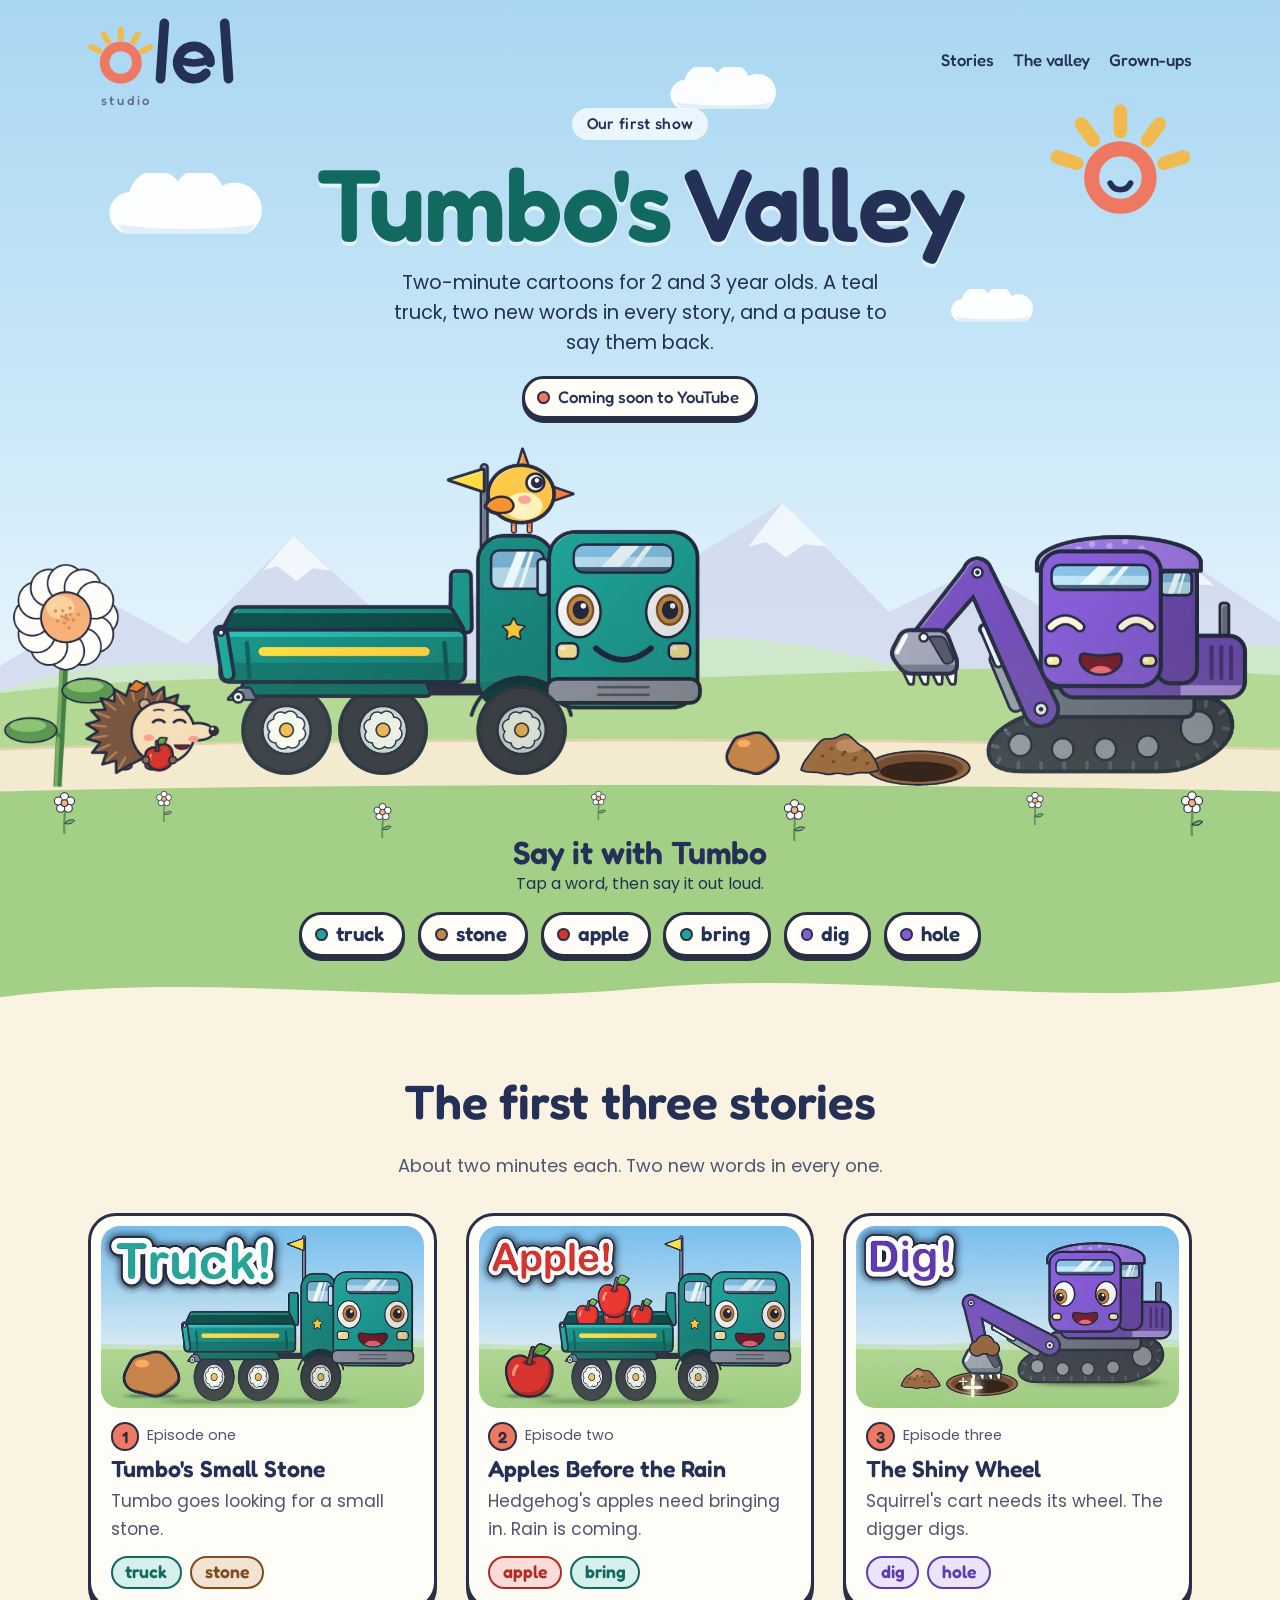
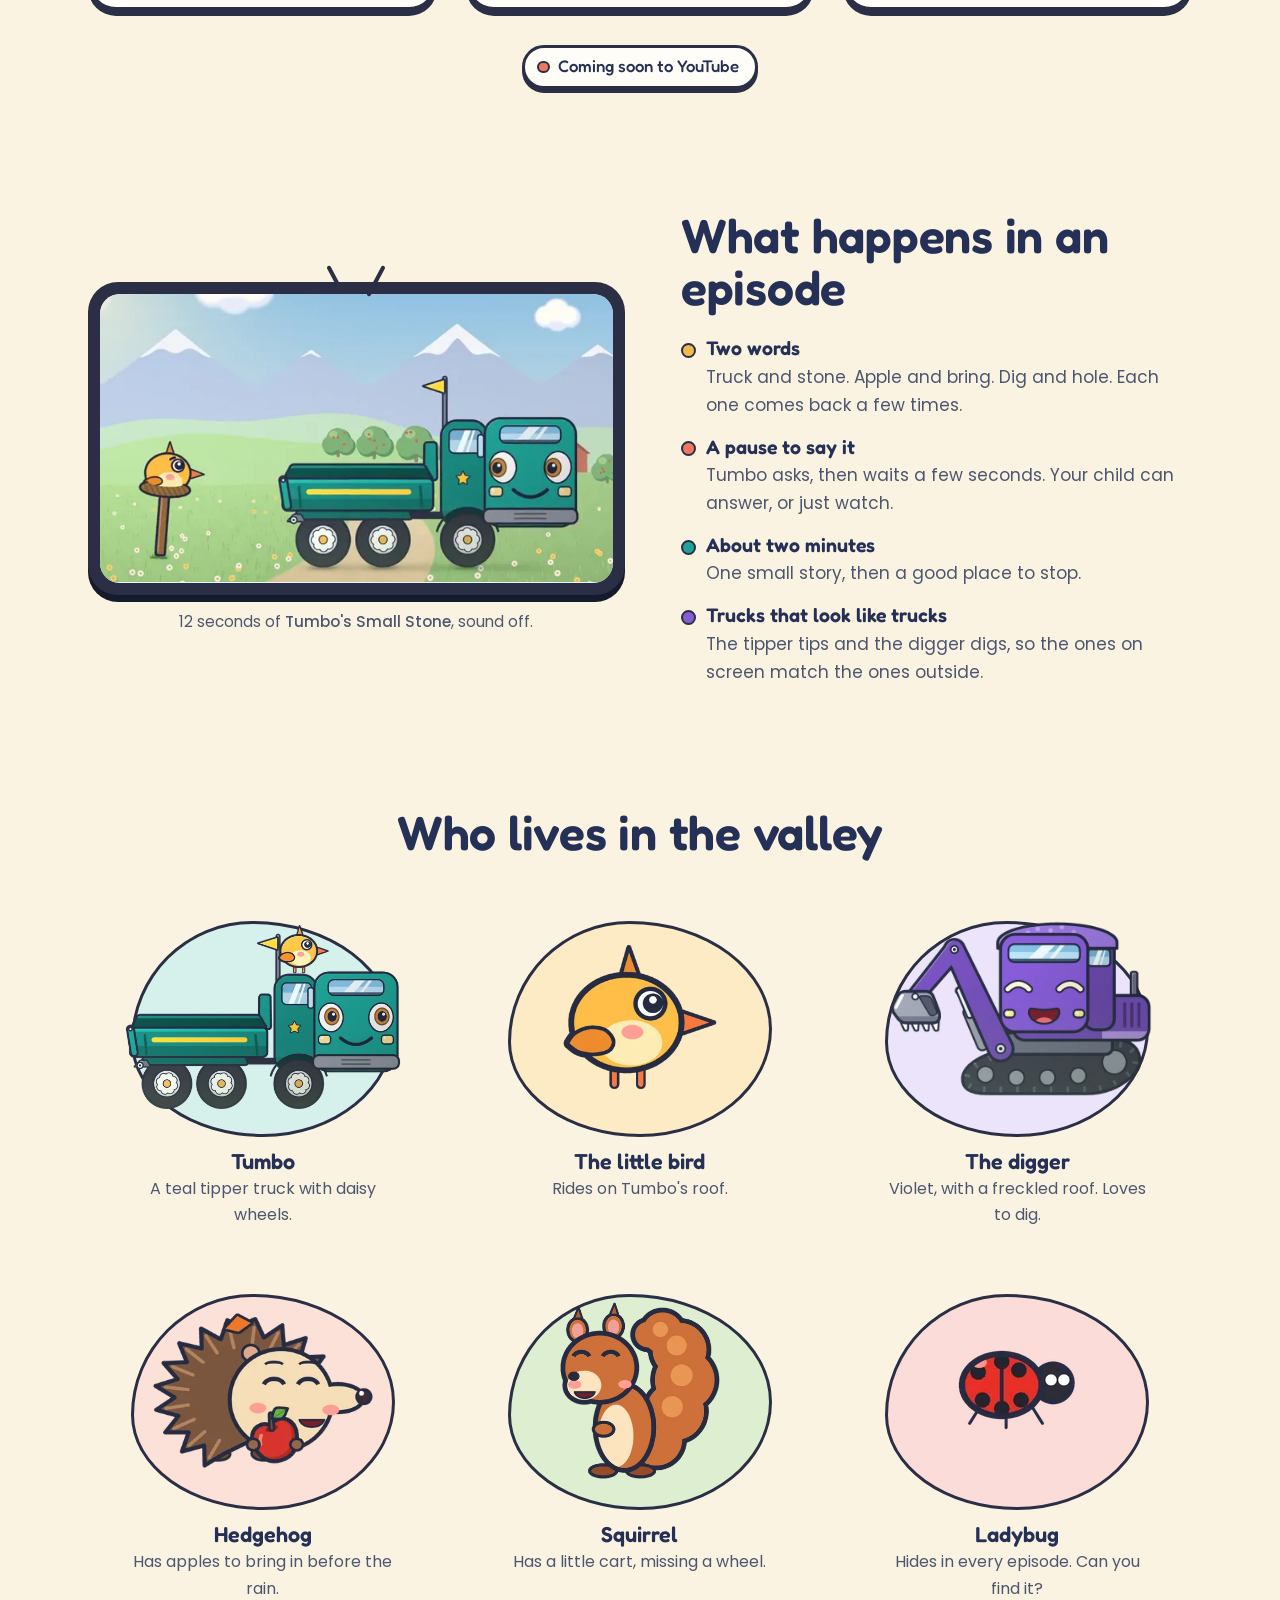
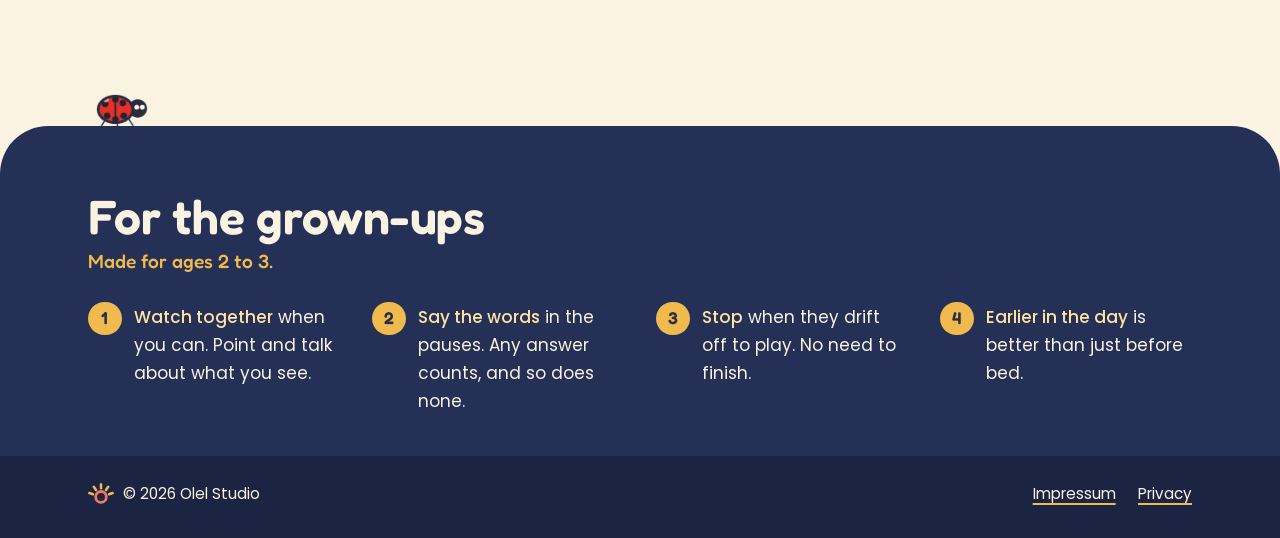
==== commit dd411d6a: "Remove the AI note from the website (owner's choice) Co-Authored-By: Claude Opus 5.5 <noreply@anthro" ====
--- a/index.html
+++ b/index.html
@@ -301,7 +301,6 @@
         <li><strong>Stop</strong> when they drift off to play. No need to finish.</li>
         <li><strong>Earlier in the day</strong> is better than just before bed.</li>
       </ol>
-      <p class="ai-note">Made with AI-assisted tools. The voices are AI-generated.</p>
     </div>
   </section>
 
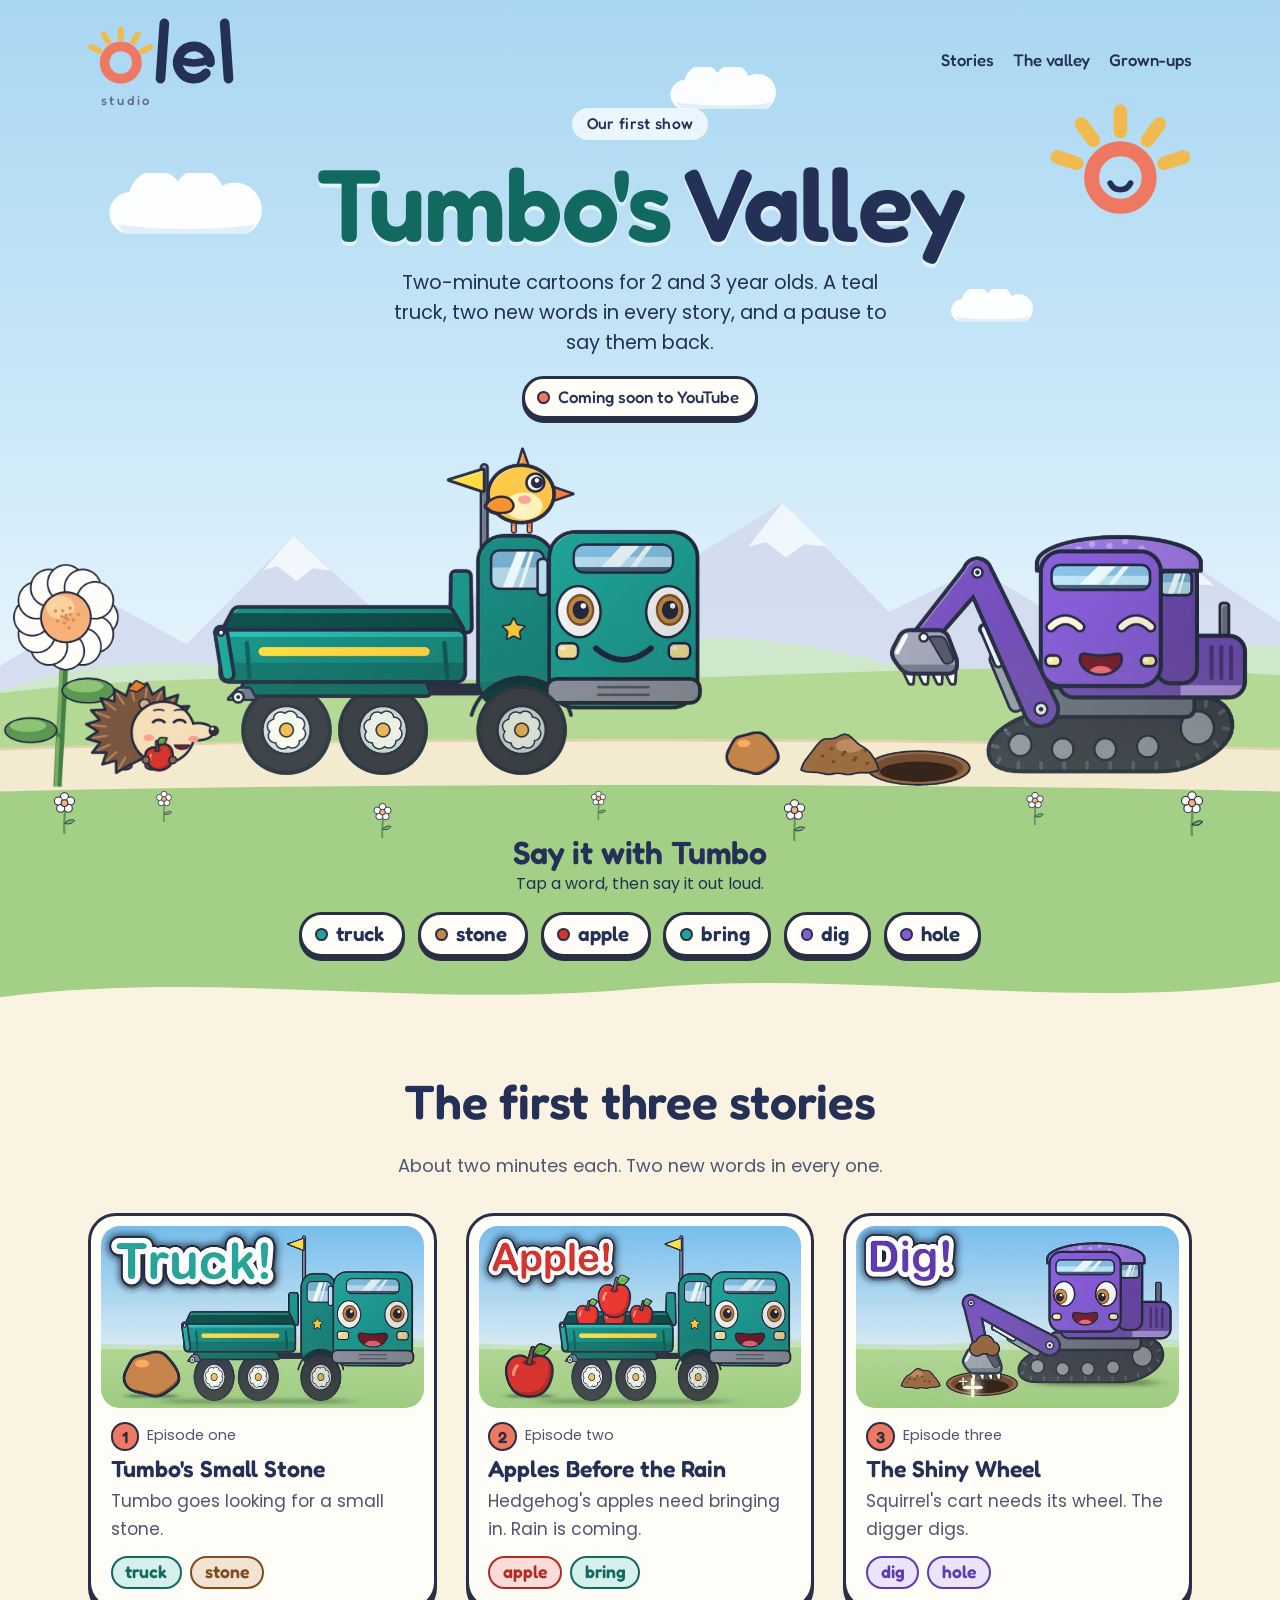
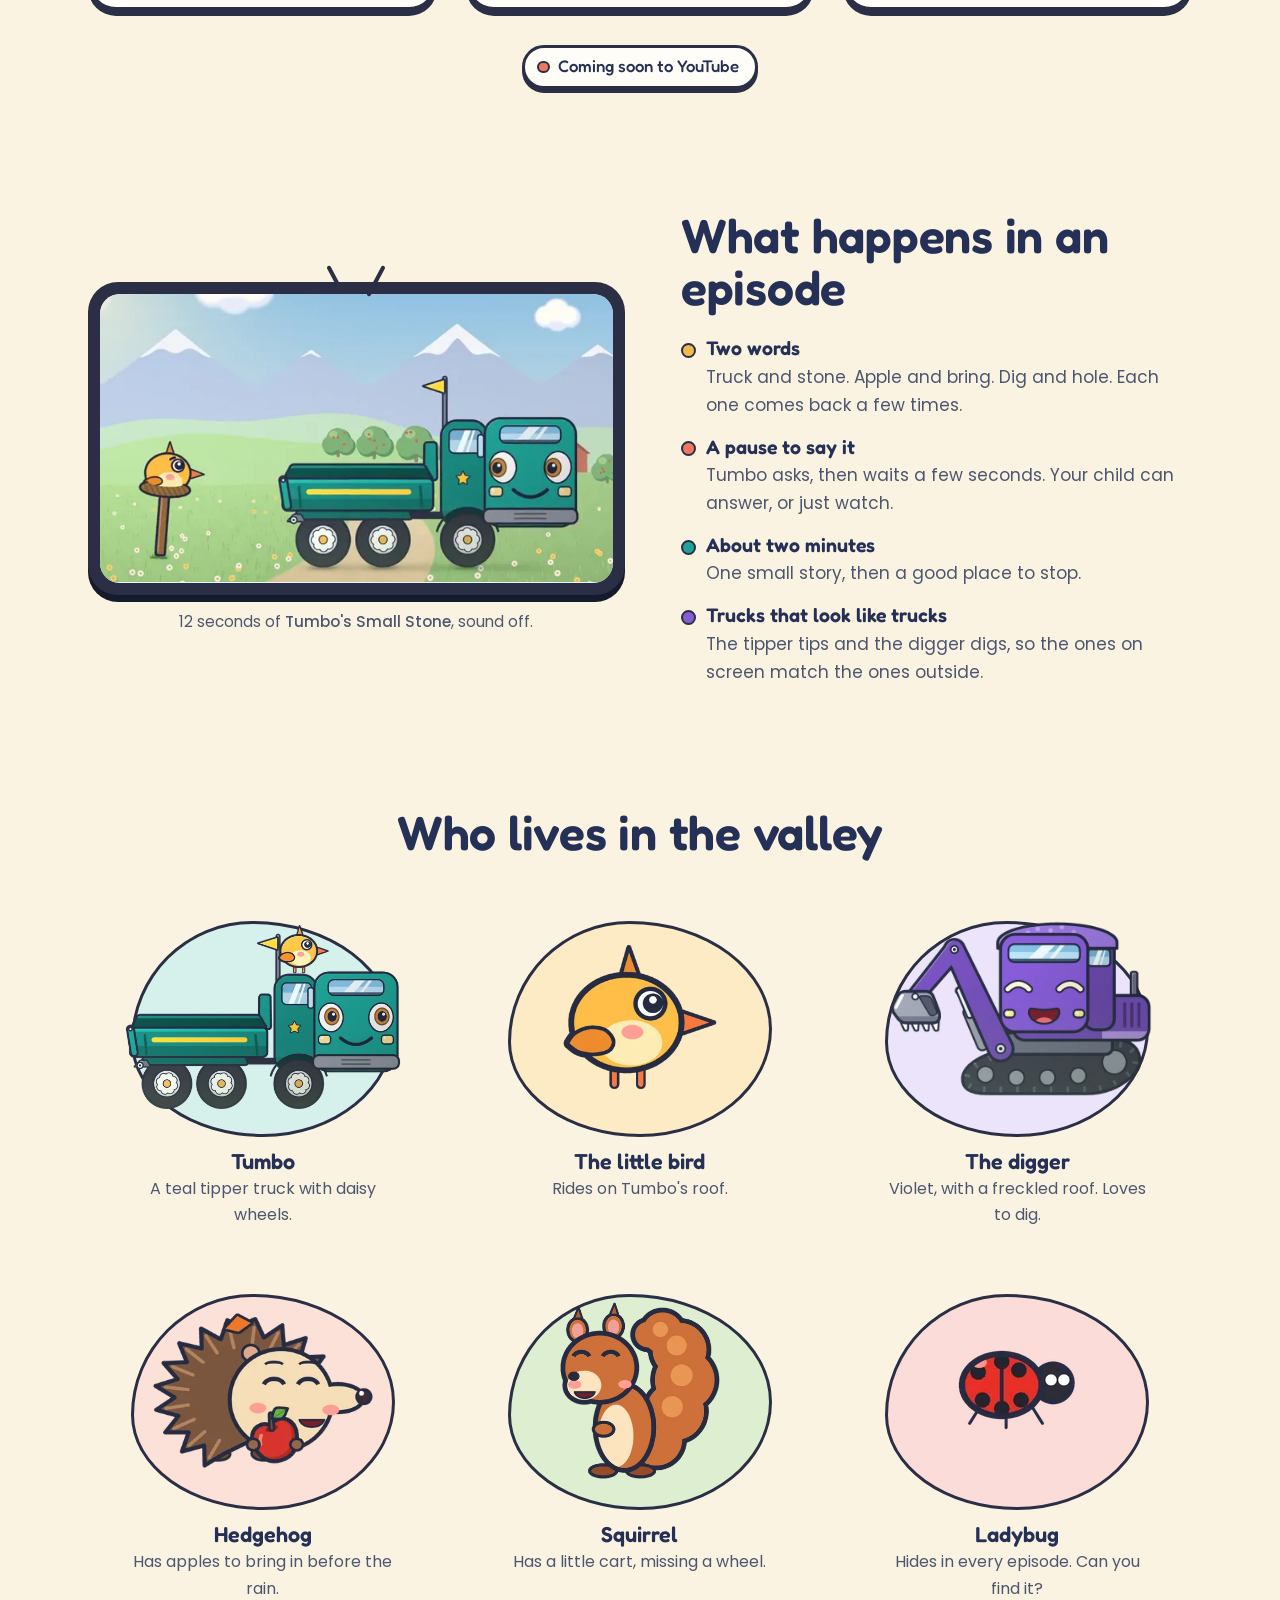
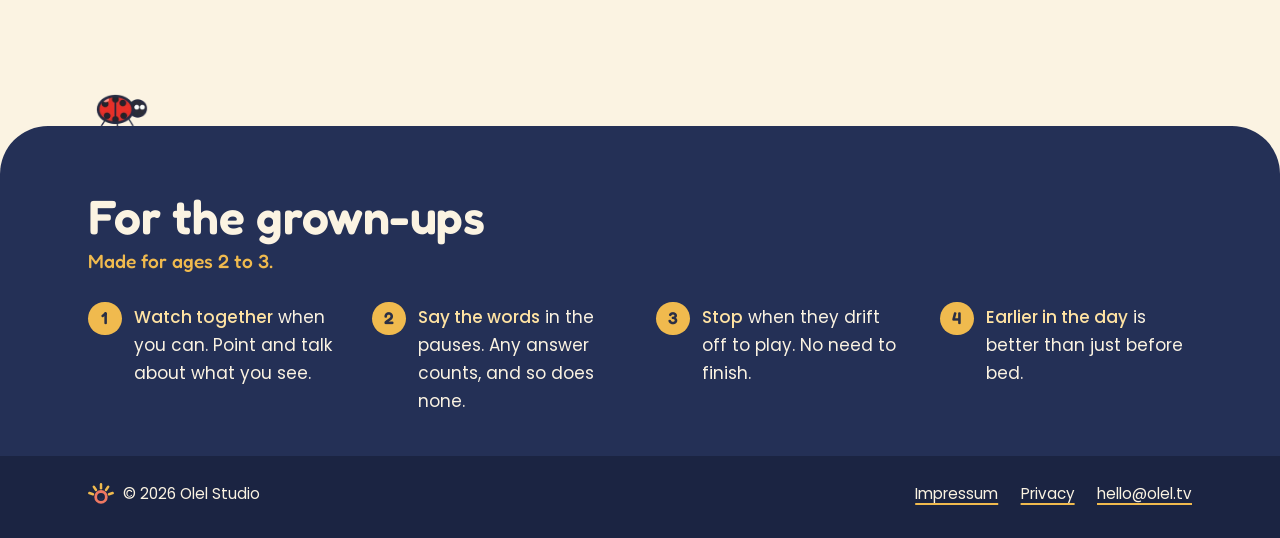
==== commit 57693888: "Add contact address hello@olel.tv Co-Authored-By: Claude Opus 5.5 <noreply@anthropic.com>" ====
--- a/index.html
+++ b/index.html
@@ -35,7 +35,7 @@
 
   <header class="site-header">
     <div class="wrap">
-      <a class="logo" href="index.html" aria-label="Olel Studio, home">
+      <a class="logo" href="/" aria-label="Olel Studio, home">
         <svg xmlns="http://www.w3.org/2000/svg" viewBox="4 148 695 415" aria-hidden="true" focusable="false">
           <circle cx="160" cy="360" r="77" fill="none" stroke="#EE7862" stroke-width="46"/>
           <g class="logo-rays" stroke="#F0BA4E" stroke-width="28" stroke-linecap="round">
@@ -310,8 +310,9 @@
   <div class="wrap">
     <p class="footer-sun"><img src="assets/olel-sun.svg" alt="" width="26" height="21"> &copy; 2026 Olel Studio</p>
     <ul>
-      <li><a href="impressum.html">Impressum</a></li>
-      <li><a href="privacy.html">Privacy</a></li>
+      <li><a href="/impressum">Impressum</a></li>
+      <li><a href="/privacy">Privacy</a></li>
+      <li><a href="mailto:hello@olel.tv">hello@olel.tv</a></li>
     </ul>
   </div>
 </footer>
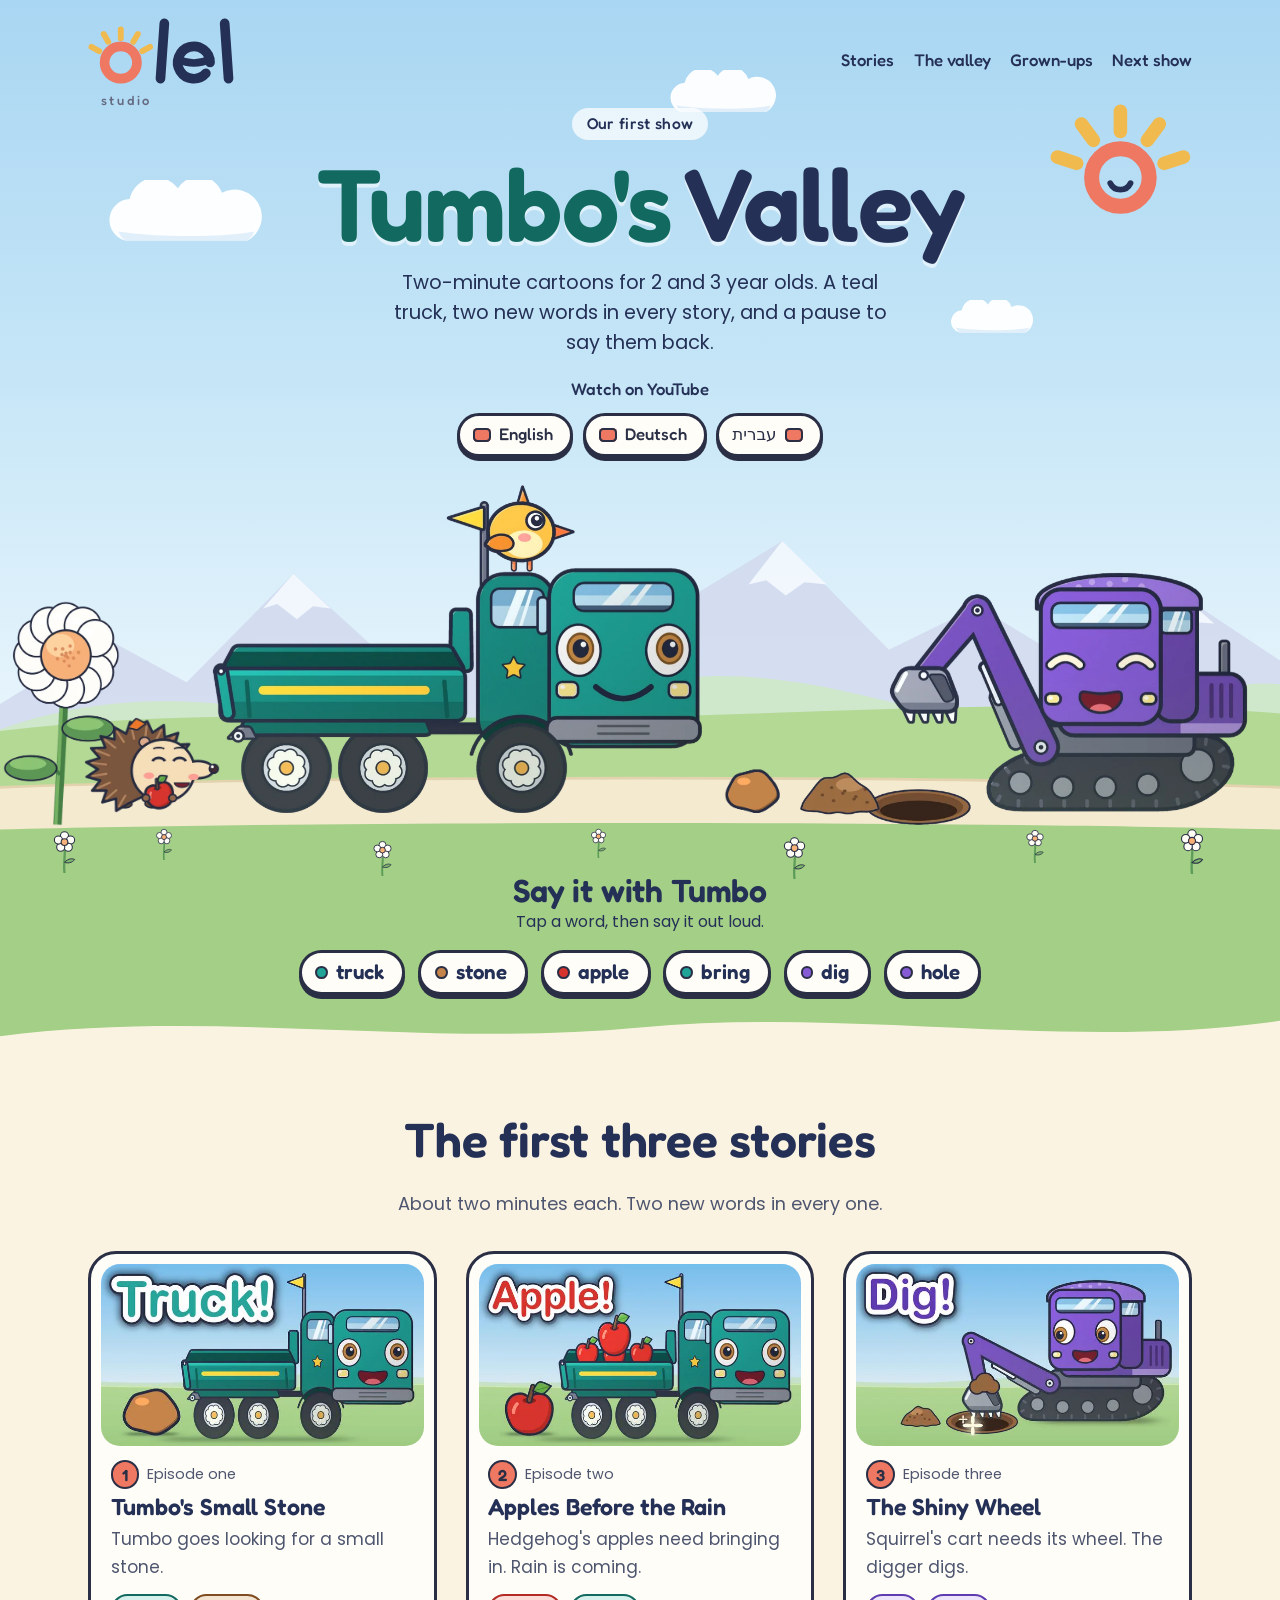
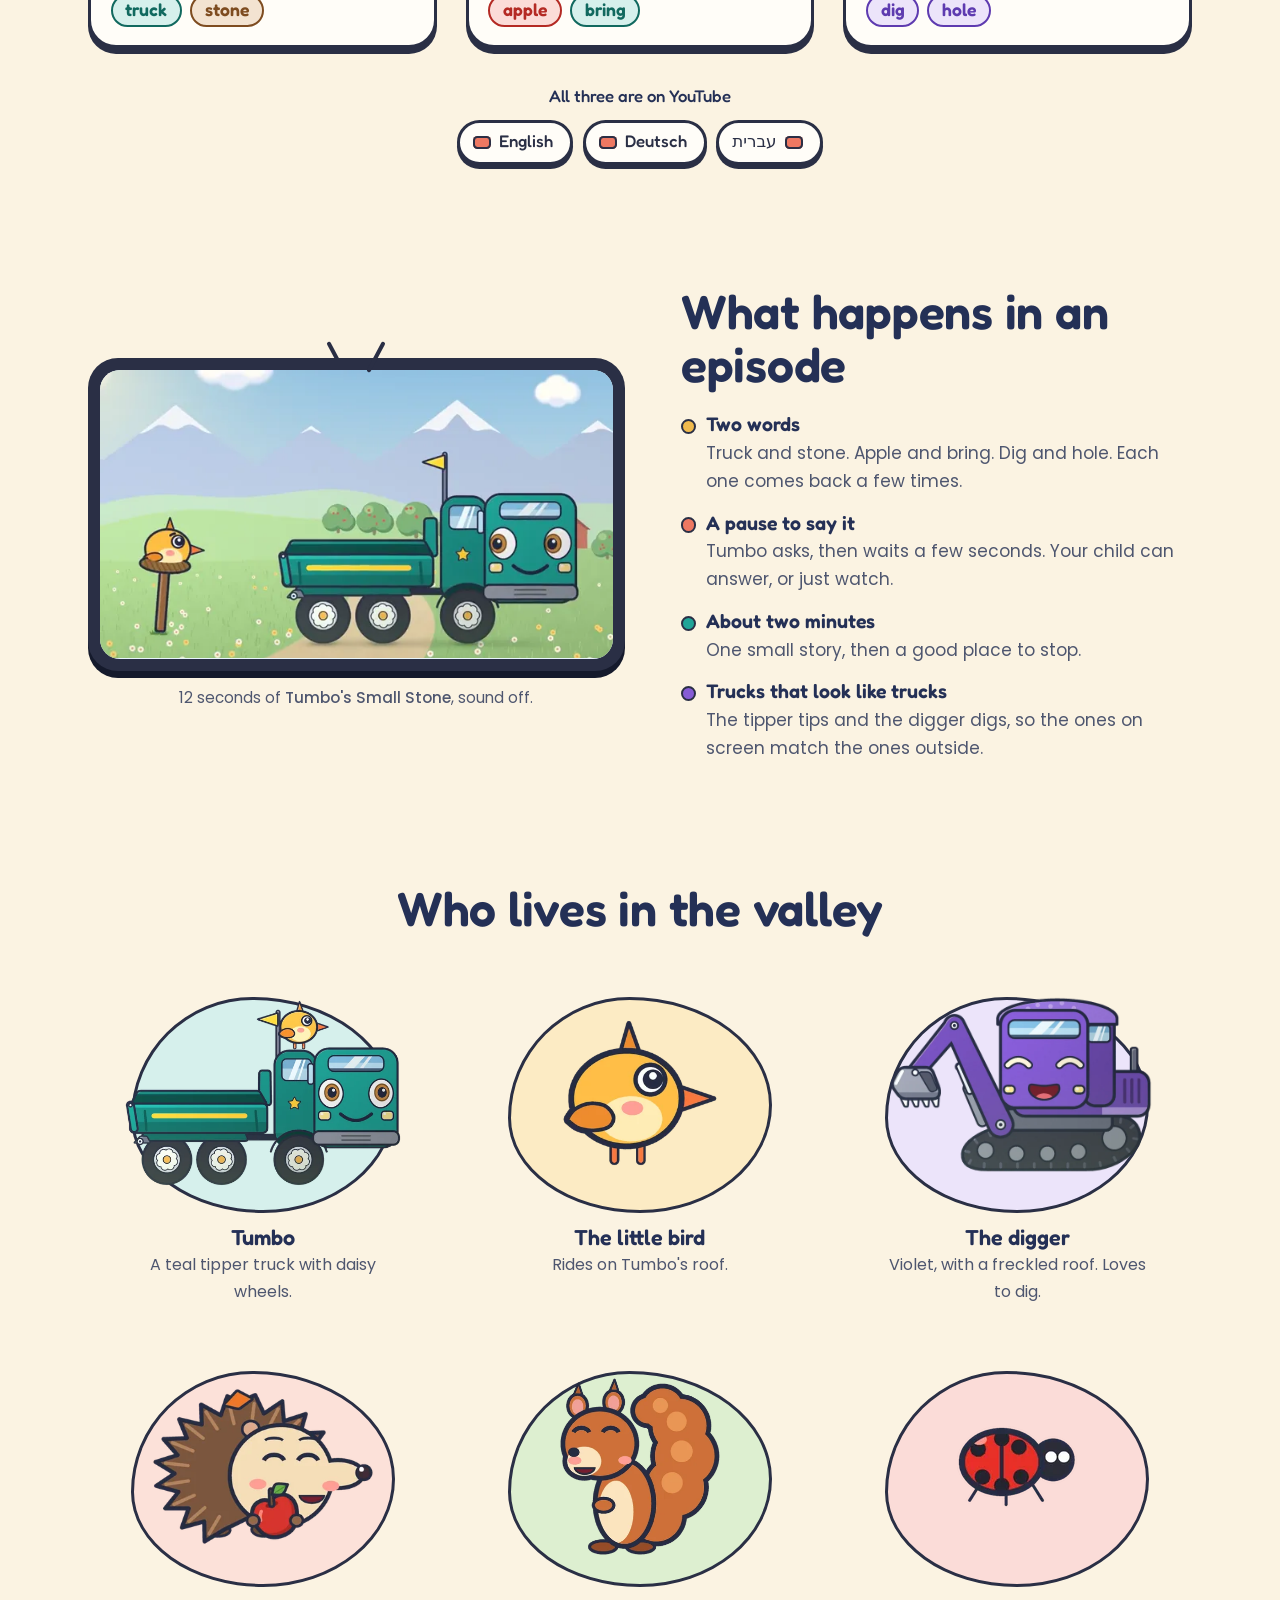
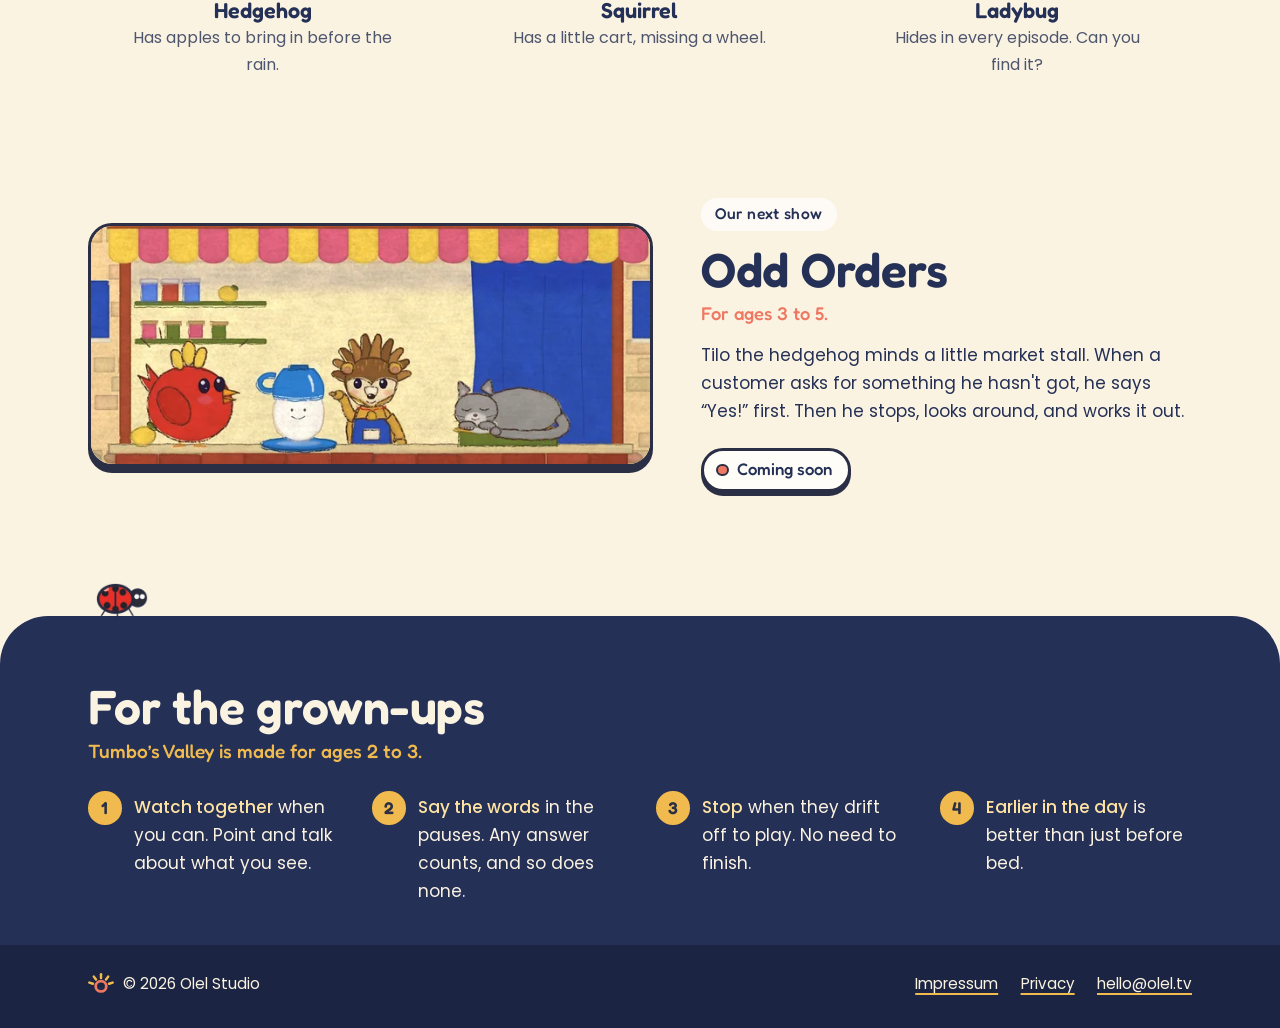
==== commit 52d5dc11: "Two shows: Tumbo's Valley channel links (EN/DE/HE) and Odd Orders coming soon Co-Authored-By: Claude" ====
--- a/index.html
+++ b/index.html
@@ -4,7 +4,7 @@
 <meta charset="utf-8">
 <meta name="viewport" content="width=device-width, initial-scale=1">
 <title>Tumbo's Valley | Olel Studio</title>
-<meta name="description" content="Two-minute cartoons for 2 and 3 year olds. A teal truck, two new words in every story, and a pause to say them back. From Olel Studio, coming soon to YouTube.">
+<meta name="description" content="Two-minute cartoons for 2 and 3 year olds. A teal truck, two new words in every story, and a pause to say them back. On YouTube in English, German and Hebrew. From Olel Studio.">
 <meta name="robots" content="index, follow">
 <meta name="theme-color" content="#BFE2F5">
 <link rel="canonical" href="https://olel.tv/">
@@ -58,6 +58,7 @@
         <a href="#stories">Stories</a>
         <a href="#valley">The valley</a>
         <a href="#grown-ups">Grown-ups</a>
+        <a href="#next">Next show</a>
       </nav>
     </div>
   </header>
@@ -89,7 +90,14 @@
     <p class="kicker">Our first show</p>
     <h1 id="hero-title"><span class="h1-tumbo">Tumbo's</span> Valley</h1>
     <p class="lede">Two-minute cartoons for 2 and 3 year olds. A teal truck, two new words in every story, and a pause to say them back.</p>
-    <p class="soon"><span class="soon-dot" aria-hidden="true"></span>Coming soon to YouTube</p>
+    <div class="watch">
+    <p class="watch-label">Watch on YouTube</p>
+    <ul class="watch-links" role="list">
+      <li><a class="yt" href="https://www.youtube.com/@TumbosValley" target="_blank" rel="noopener" lang="en">English</a></li>
+      <li><a class="yt" href="https://www.youtube.com/@TumbosTal" target="_blank" rel="noopener" lang="de">Deutsch</a></li>
+      <li><a class="yt" href="https://www.youtube.com/@%D7%94%D7%A2%D7%9E%D7%A7%D7%A9%D7%9C%D7%98%D7%95%D7%9E%D7%91%D7%95" target="_blank" rel="noopener" lang="he" dir="rtl">עברית</a></li>
+    </ul>
+    </div>
   </div>
 
   <!-- the valley: hills move a little as you scroll; the cast stand on the path -->
@@ -232,7 +240,14 @@
           </article>
         </li>
       </ol>
-      <p class="soon soon-center"><span class="soon-dot" aria-hidden="true"></span>Coming soon to YouTube</p>
+      <div class="watch watch-center">
+    <p class="watch-label">All three are on YouTube</p>
+    <ul class="watch-links" role="list">
+      <li><a class="yt" href="https://www.youtube.com/@TumbosValley" target="_blank" rel="noopener" lang="en">English</a></li>
+      <li><a class="yt" href="https://www.youtube.com/@TumbosTal" target="_blank" rel="noopener" lang="de">Deutsch</a></li>
+      <li><a class="yt" href="https://www.youtube.com/@%D7%94%D7%A2%D7%9E%D7%A7%D7%A9%D7%9C%D7%98%D7%95%D7%9E%D7%91%D7%95" target="_blank" rel="noopener" lang="he" dir="rtl">עברית</a></li>
+    </ul>
+    </div>
     </div>
   </section>
 
@@ -290,11 +305,28 @@
     </div>
   </section>
 
+  <section class="section next" id="next" aria-labelledby="next-title">
+    <div class="wrap next-grid">
+      <div class="next-pic">
+        <img src="assets/img/odd-orders-960.webp" srcset="assets/img/odd-orders-640.webp 640w, assets/img/odd-orders-960.webp 960w"
+             sizes="(min-width: 56rem) 34rem, 100vw" width="960" height="410" loading="lazy" decoding="async"
+             alt="Tilo the hedgehog at his market stall with Fenna the red hen, an egg wearing an upside-down blue teacup, and Doz the grey cat asleep">
+      </div>
+      <div class="next-text">
+        <p class="kicker">Our next show</p>
+        <h2 id="next-title">Odd Orders</h2>
+        <p class="next-age">For ages 3 to 5.</p>
+        <p>Tilo the hedgehog minds a little market stall. When a customer asks for something he hasn't got, he says &ldquo;Yes!&rdquo; first. Then he stops, looks around, and works it out.</p>
+        <p class="soon"><span class="soon-dot" aria-hidden="true"></span>Coming soon</p>
+      </div>
+    </div>
+  </section>
+
   <section class="grown-ups" id="grown-ups" aria-labelledby="grown-title">
     <div class="crawl" aria-hidden="true"><div class="crawl-track"><img class="crawler" src="assets/img/cast/ladybug.webp" width="120" height="82" alt="" loading="lazy" decoding="async"></div></div>
     <div class="wrap">
       <h2 id="grown-title">For the grown-ups</h2>
-      <p class="age">Made for ages 2 to 3.</p>
+      <p class="age">Tumbo&rsquo;s Valley is made for ages 2 to 3.</p>
       <ol class="tips" role="list">
         <li><strong>Watch together</strong> when you can. Point and talk about what you see.</li>
         <li><strong>Say the words</strong> in the pauses. Any answer counts, and so does none.</li>
--- a/assets/site.css
+++ b/assets/site.css
@@ -517,3 +517,30 @@
   body { background: #fff; }
   .nav, .skip-link, .sky, .crawl { display: none; }
 }
+
+/* watch on YouTube: one button per language channel */
+.watch { margin-top: .2rem; }
+.watch-label { font-family: var(--font-head); font-weight: 500; font-size: 1.05rem; margin: 0 0 .55rem; }
+.watch-links { list-style: none; margin: 0; padding: 0; display: flex; flex-wrap: wrap; justify-content: center; gap: .6rem; }
+.yt {
+  display: inline-flex; align-items: center; gap: .5rem; text-decoration: none; color: var(--ink);
+  font-family: var(--font-head); font-weight: 500; font-size: 1.05rem;
+  background: var(--paper); border: 3px solid var(--ink); border-radius: 999px;
+  padding: .35rem 1.05rem .35rem .8rem; box-shadow: 0 4px 0 var(--ink);
+  transition: transform .15s var(--pop), box-shadow .15s ease;
+}
+.yt::before { content: ""; width: 1.15rem; height: .82rem; border-radius: .28rem; background: var(--coral); box-shadow: inset 0 0 0 2px var(--ink); }
+.yt:hover { transform: translateY(-2px); box-shadow: 0 6px 0 var(--ink); }
+.yt:active { transform: translateY(2px); box-shadow: 0 2px 0 var(--ink); }
+.watch-center { text-align: center; margin: 2.2rem auto 0; }
+
+/* our next show */
+.next-grid { display: grid; gap: 1.6rem; align-items: center; }
+@media (min-width: 56rem) { .next-grid { grid-template-columns: 1.15fr 1fr; gap: 3rem; } }
+.next-pic { border-radius: 24px; overflow: hidden; border: 3px solid var(--ink); box-shadow: 0 6px 0 var(--ink); background: var(--cream); }
+.next-pic img { width: 100%; height: auto; display: block; }
+.next-text h2 { margin-bottom: .1rem; }
+.next-age { color: var(--coral); font-family: var(--font-head); font-weight: 500; font-size: 1.15rem; margin: 0 0 .8rem; }
+.next-text p { max-width: 32rem; }
+.next .soon { margin-top: .4rem; }
+@media (prefers-reduced-motion: reduce) { .yt { transition: none; } }
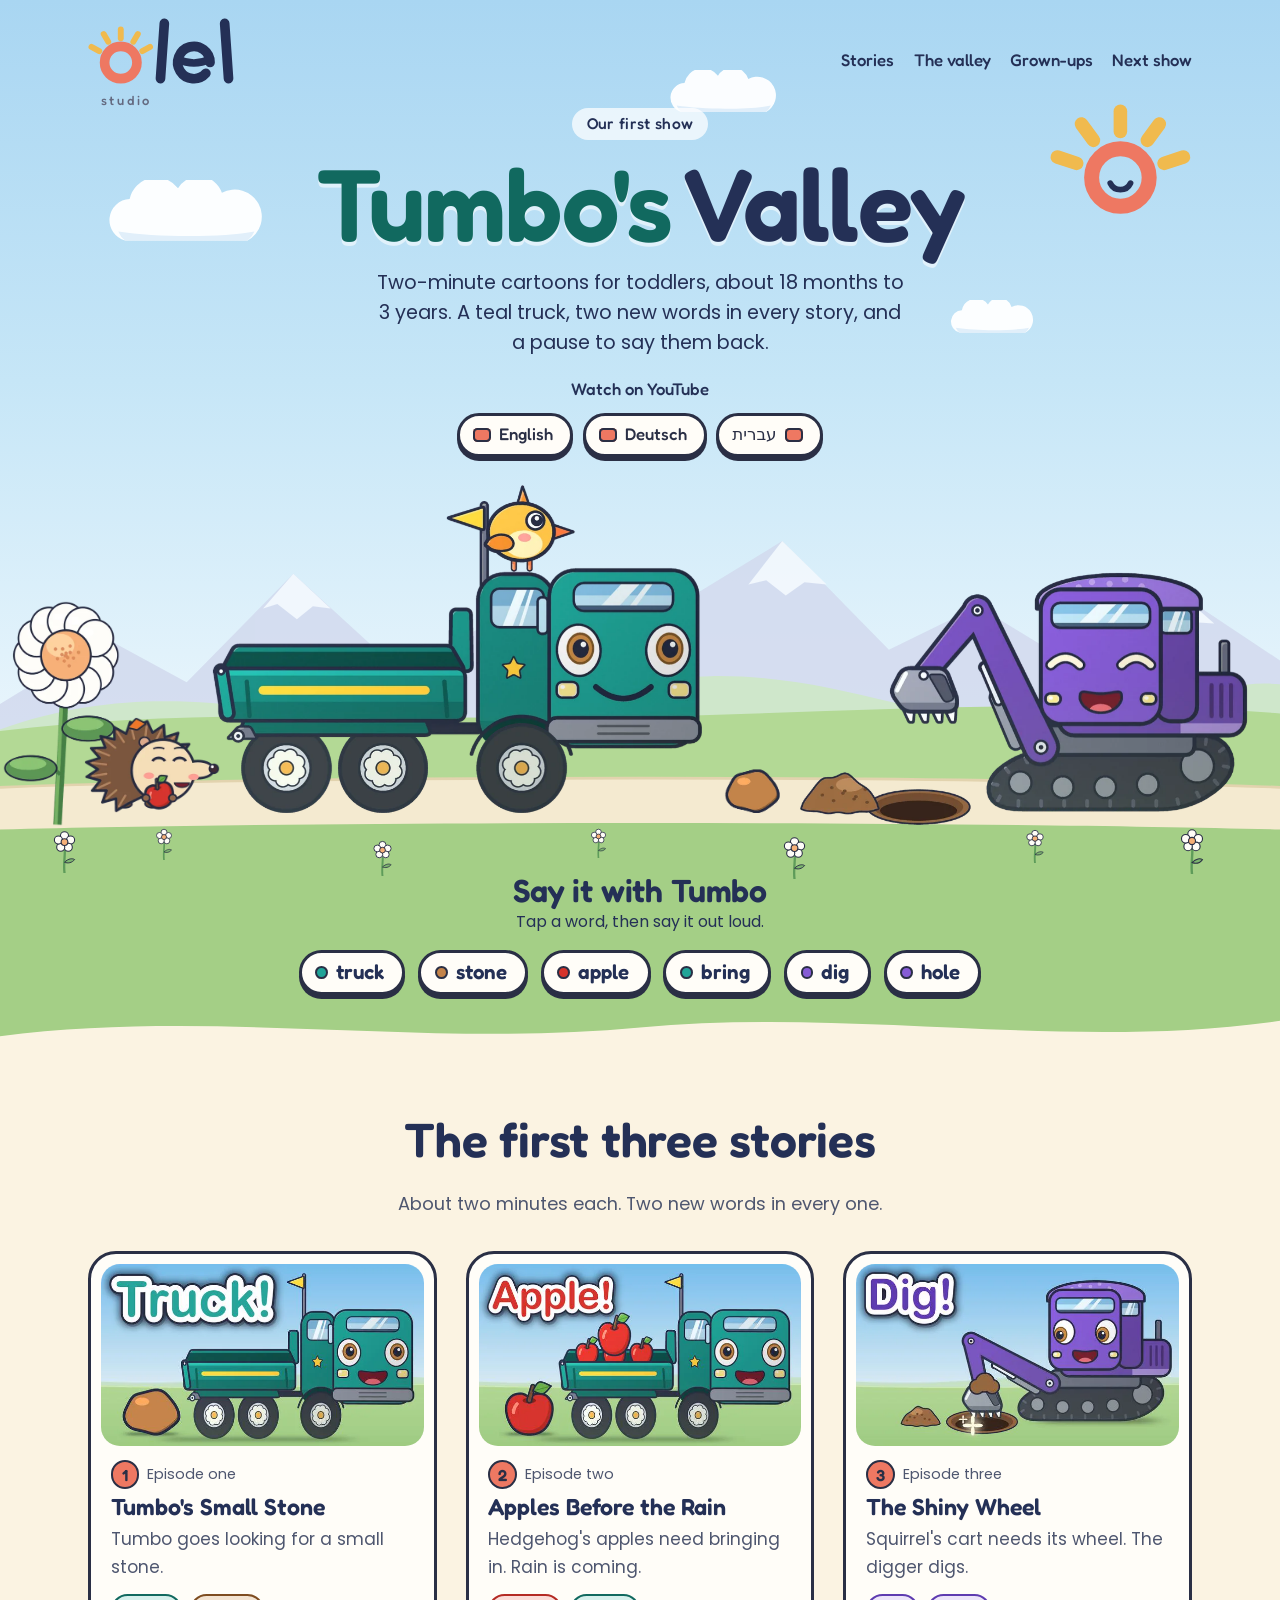
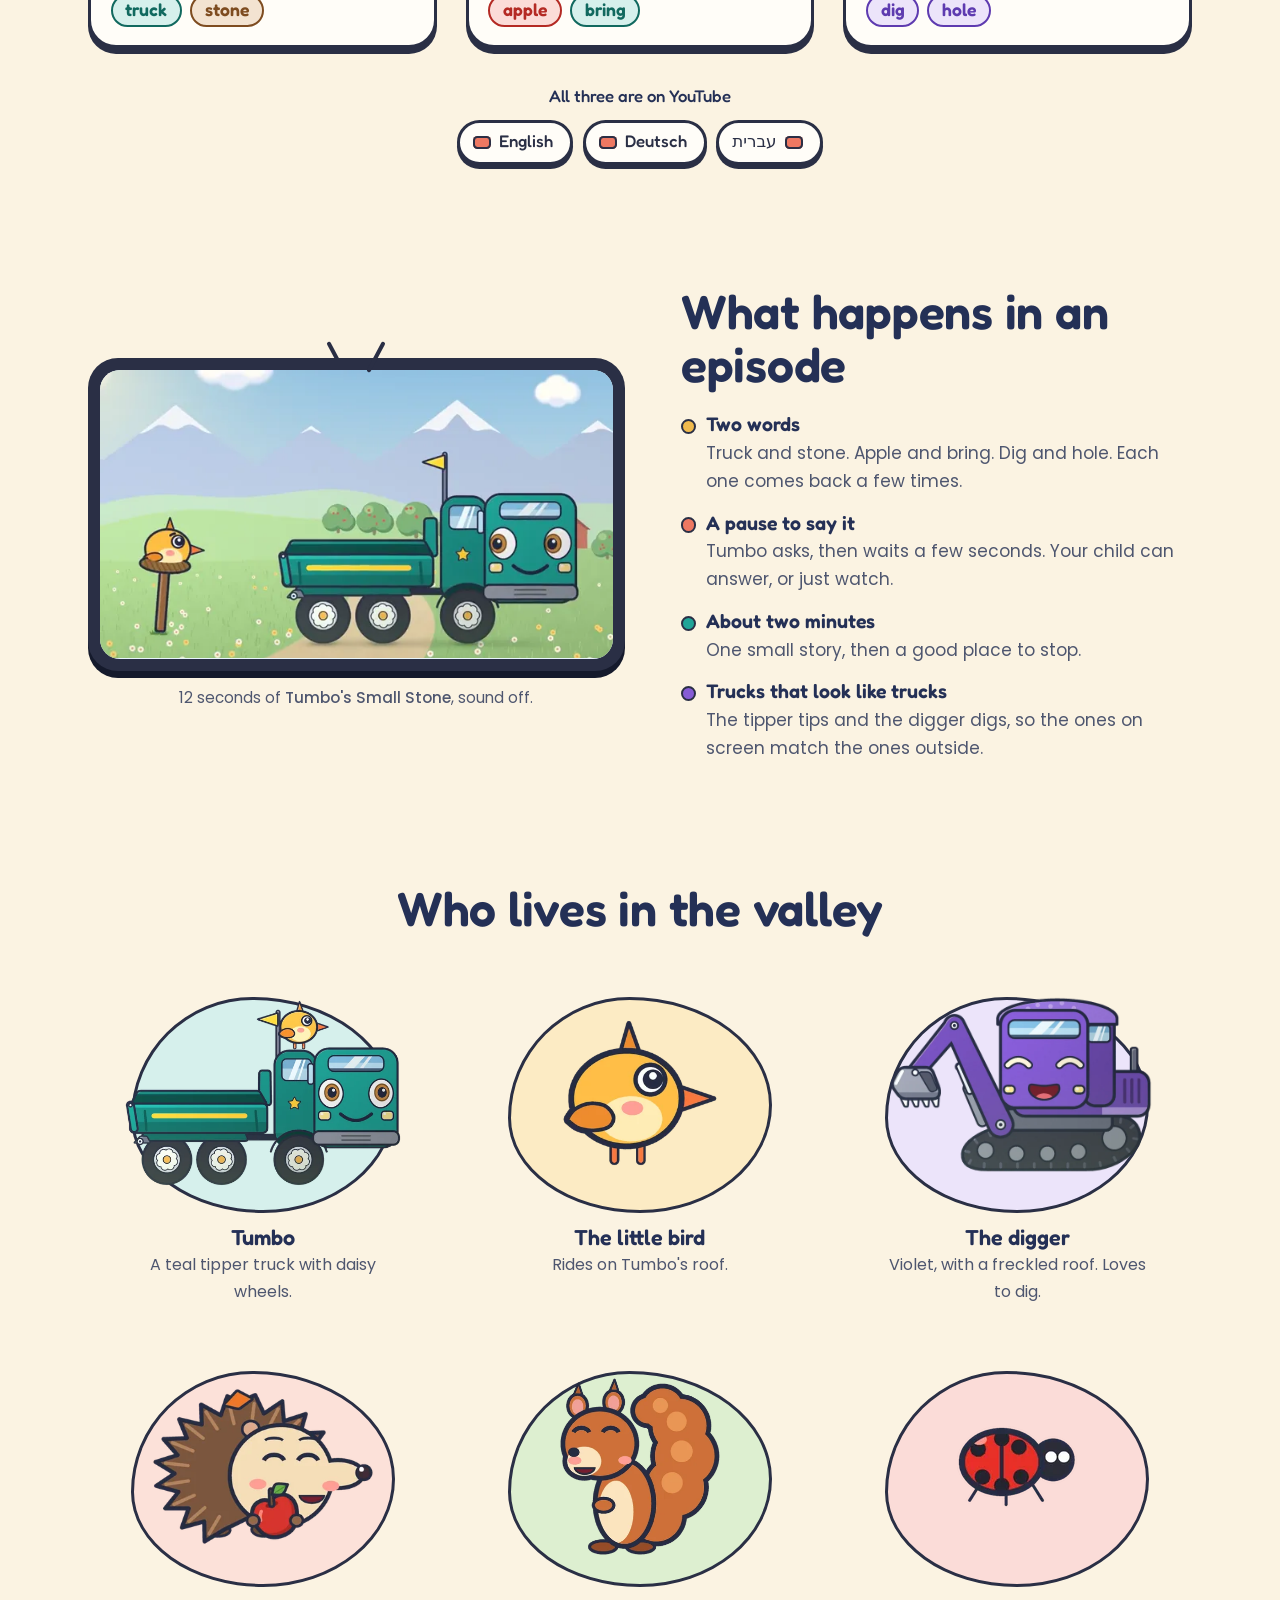
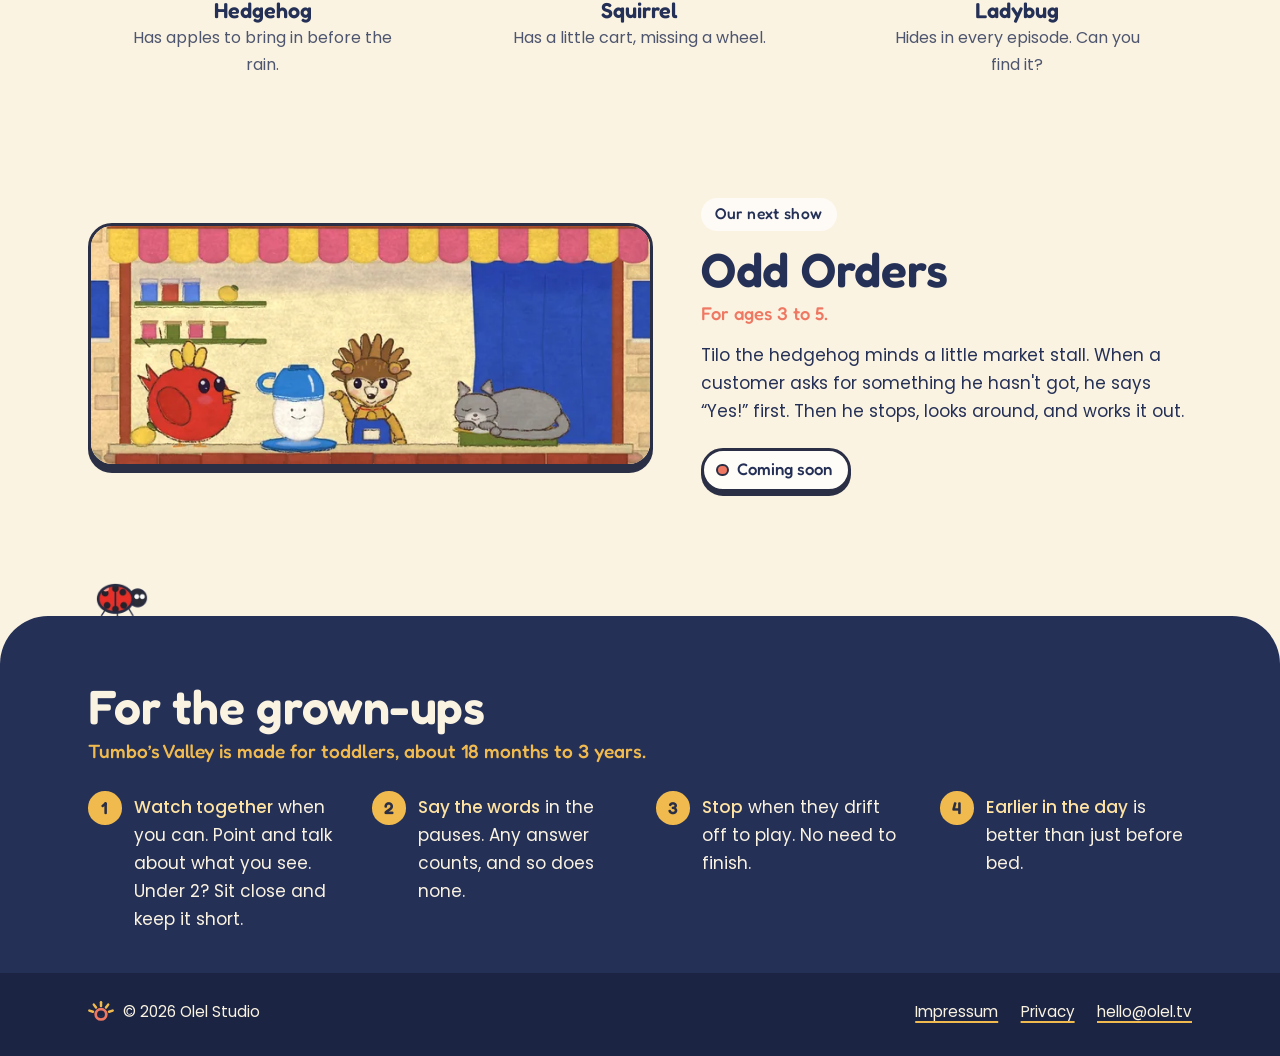
==== commit 99230ef7: "Tumbo's Valley age: about 18 months to 3 years Co-Authored-By: Claude Opus 5.5 <noreply@anthropic.co" ====
--- a/index.html
+++ b/index.html
@@ -4,7 +4,7 @@
 <meta charset="utf-8">
 <meta name="viewport" content="width=device-width, initial-scale=1">
 <title>Tumbo's Valley | Olel Studio</title>
-<meta name="description" content="Two-minute cartoons for 2 and 3 year olds. A teal truck, two new words in every story, and a pause to say them back. On YouTube in English, German and Hebrew. From Olel Studio.">
+<meta name="description" content="Two-minute cartoons for toddlers, about 18 months to 3 years. A teal truck, two new words in every story, and a pause to say them back. On YouTube in English, German and Hebrew. From Olel Studio.">
 <meta name="robots" content="index, follow">
 <meta name="theme-color" content="#BFE2F5">
 <link rel="canonical" href="https://olel.tv/">
@@ -12,7 +12,7 @@
 <meta property="og:type" content="website">
 <meta property="og:site_name" content="Olel Studio">
 <meta property="og:title" content="Tumbo's Valley | Olel Studio">
-<meta property="og:description" content="Two-minute cartoons for 2 and 3 year olds. Two new words in every story, and a pause to say them back.">
+<meta property="og:description" content="Two-minute cartoons for toddlers, about 18 months to 3 years. Two new words in every story, and a pause to say them back.">
 <meta property="og:url" content="https://olel.tv/">
 <meta property="og:image" content="https://olel.tv/assets/og-image.jpg">
 <meta property="og:image:width" content="1200">
@@ -89,7 +89,7 @@
   <div class="hero-copy wrap">
     <p class="kicker">Our first show</p>
     <h1 id="hero-title"><span class="h1-tumbo">Tumbo's</span> Valley</h1>
-    <p class="lede">Two-minute cartoons for 2 and 3 year olds. A teal truck, two new words in every story, and a pause to say them back.</p>
+    <p class="lede">Two-minute cartoons for toddlers, about 18 months to 3 years. A teal truck, two new words in every story, and a pause to say them back.</p>
     <div class="watch">
     <p class="watch-label">Watch on YouTube</p>
     <ul class="watch-links" role="list">
@@ -326,9 +326,9 @@
     <div class="crawl" aria-hidden="true"><div class="crawl-track"><img class="crawler" src="assets/img/cast/ladybug.webp" width="120" height="82" alt="" loading="lazy" decoding="async"></div></div>
     <div class="wrap">
       <h2 id="grown-title">For the grown-ups</h2>
-      <p class="age">Tumbo&rsquo;s Valley is made for ages 2 to 3.</p>
+      <p class="age">Tumbo&rsquo;s Valley is made for toddlers, about 18 months to 3 years.</p>
       <ol class="tips" role="list">
-        <li><strong>Watch together</strong> when you can. Point and talk about what you see.</li>
+        <li><strong>Watch together</strong> when you can. Point and talk about what you see. Under 2? Sit close and keep it short.</li>
         <li><strong>Say the words</strong> in the pauses. Any answer counts, and so does none.</li>
         <li><strong>Stop</strong> when they drift off to play. No need to finish.</li>
         <li><strong>Earlier in the day</strong> is better than just before bed.</li>
